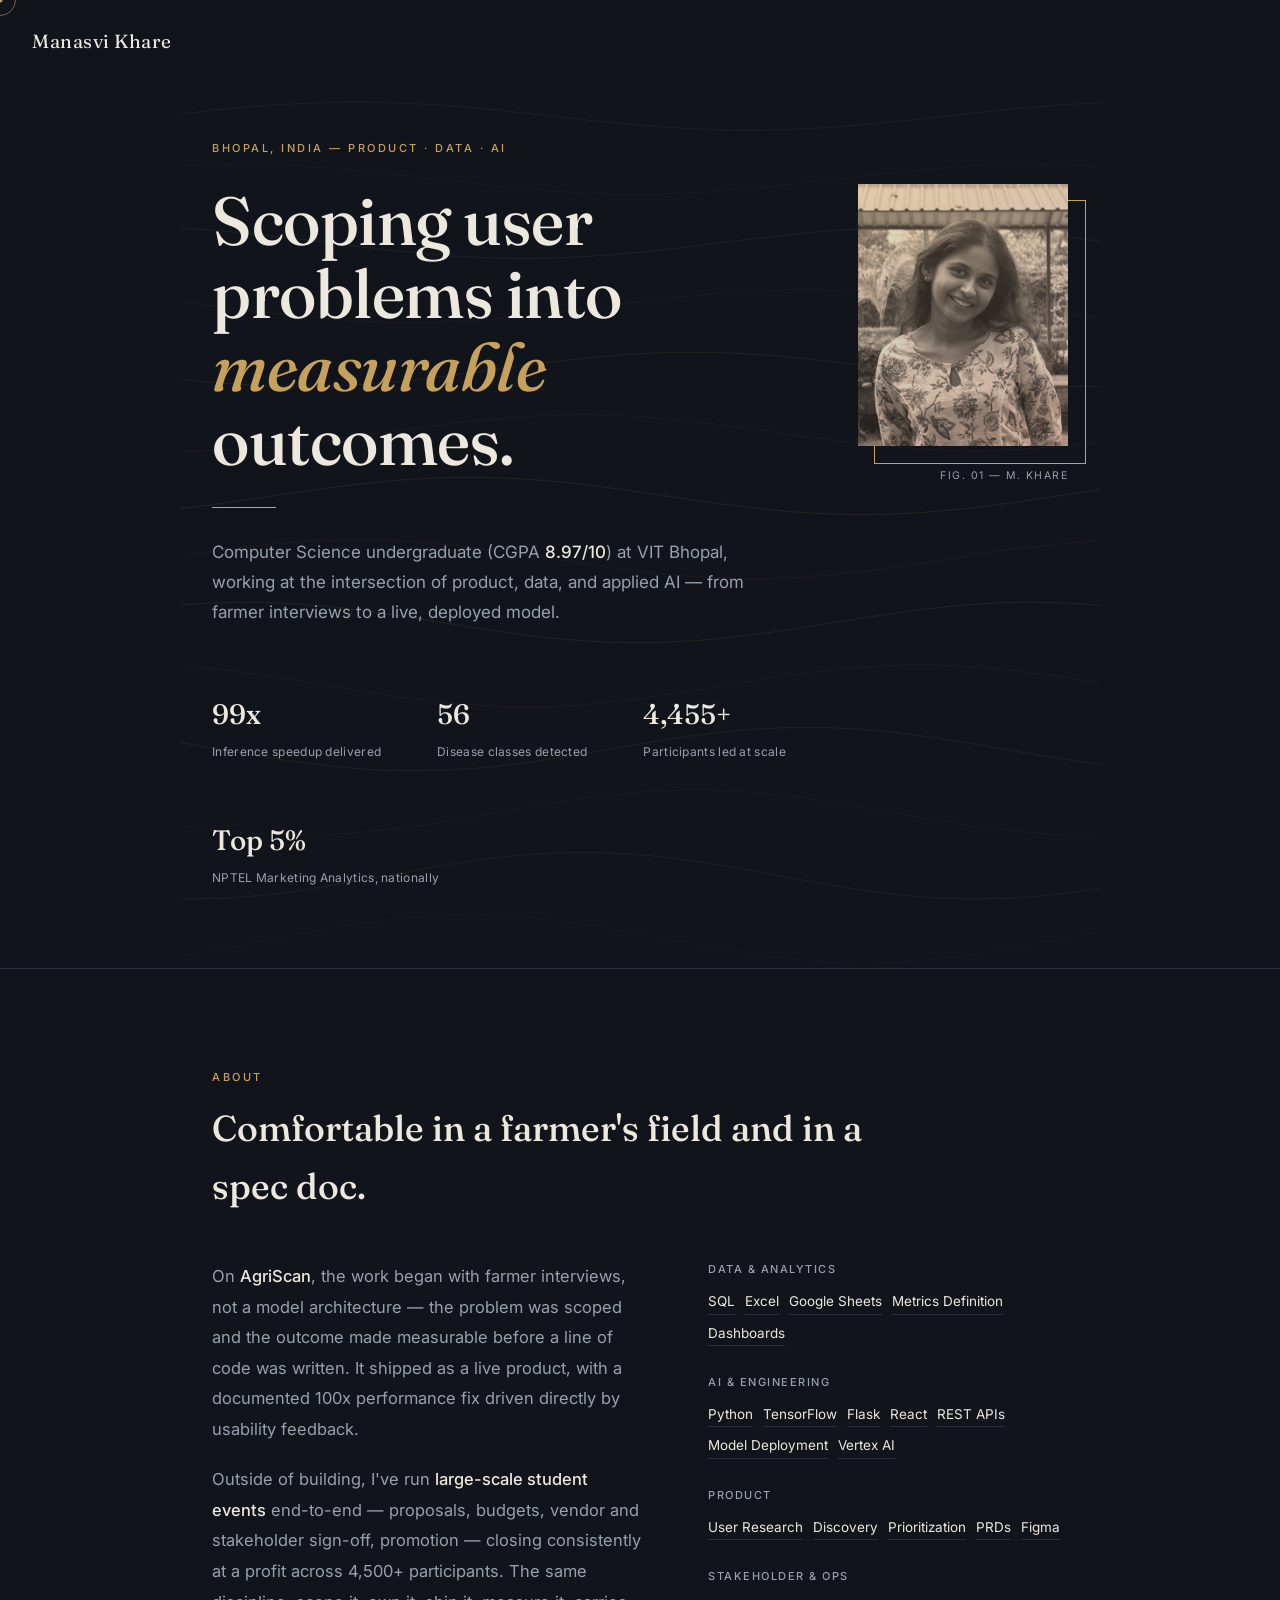
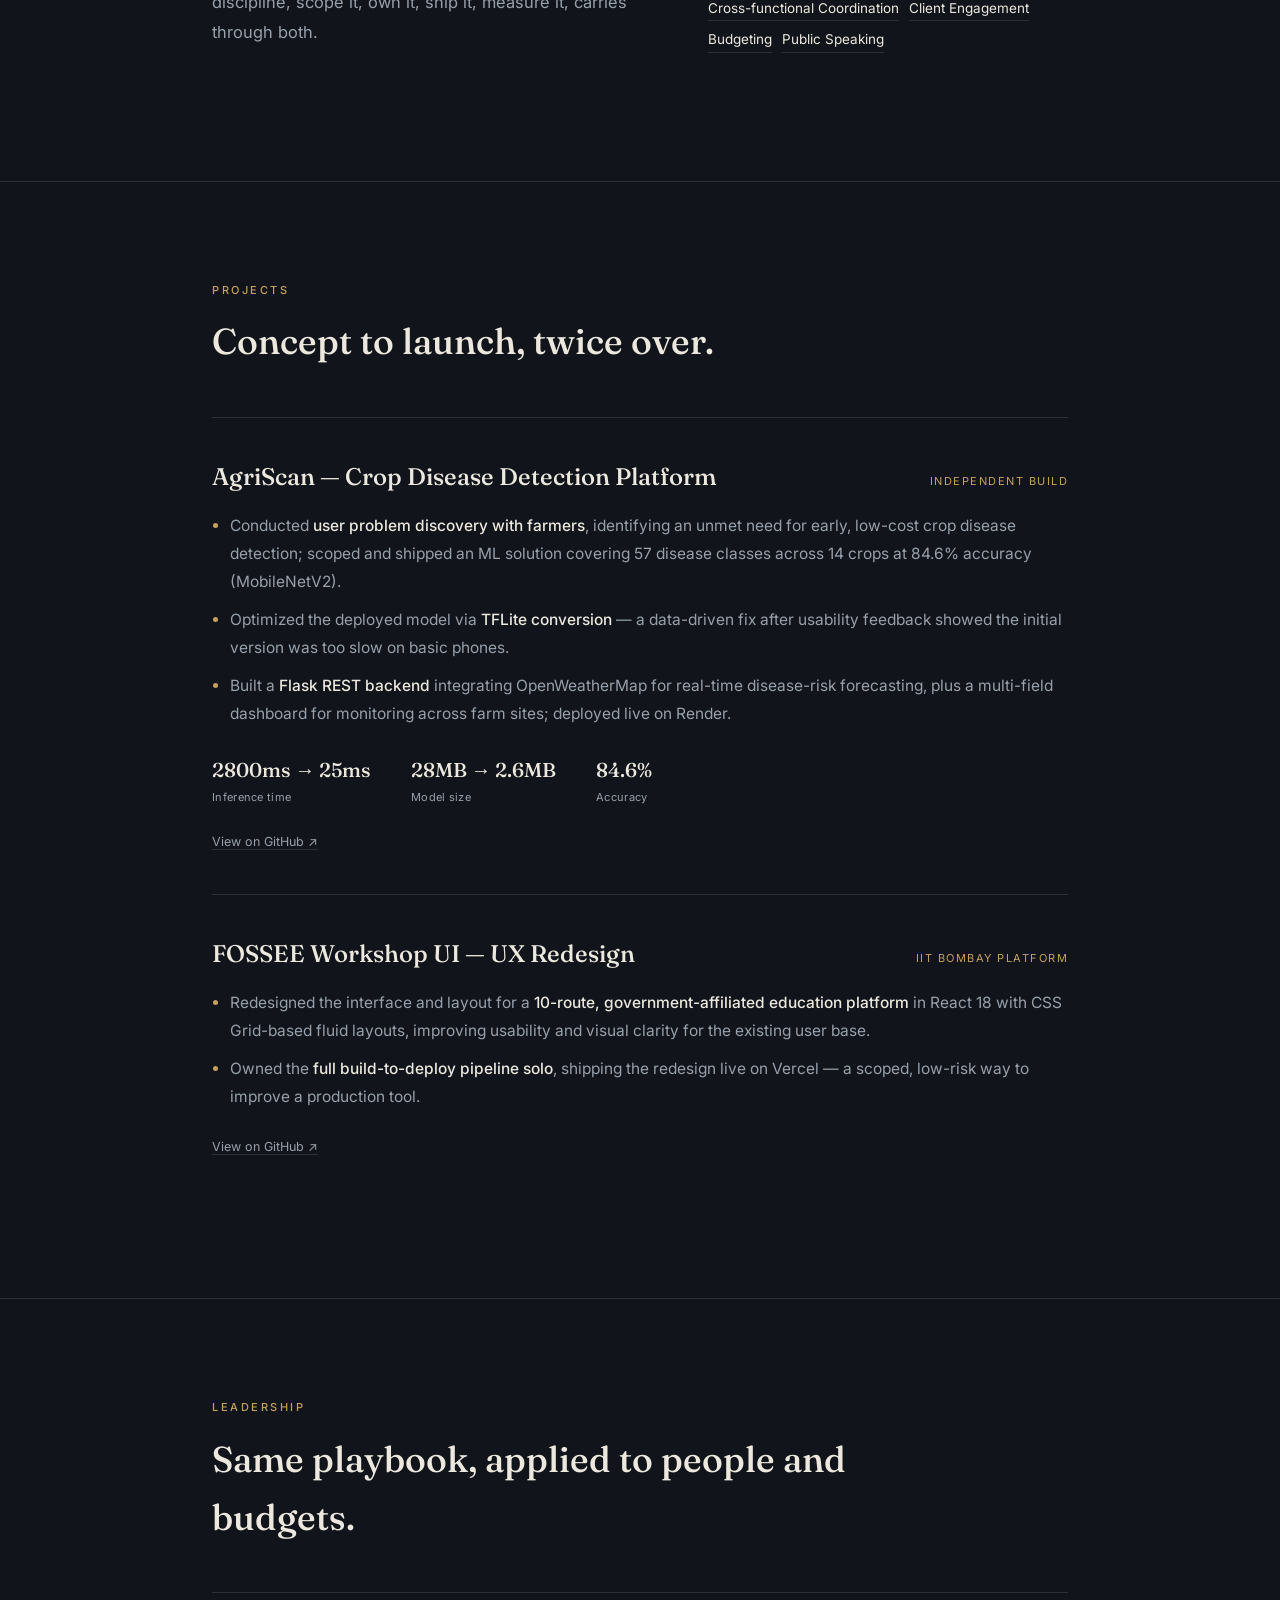
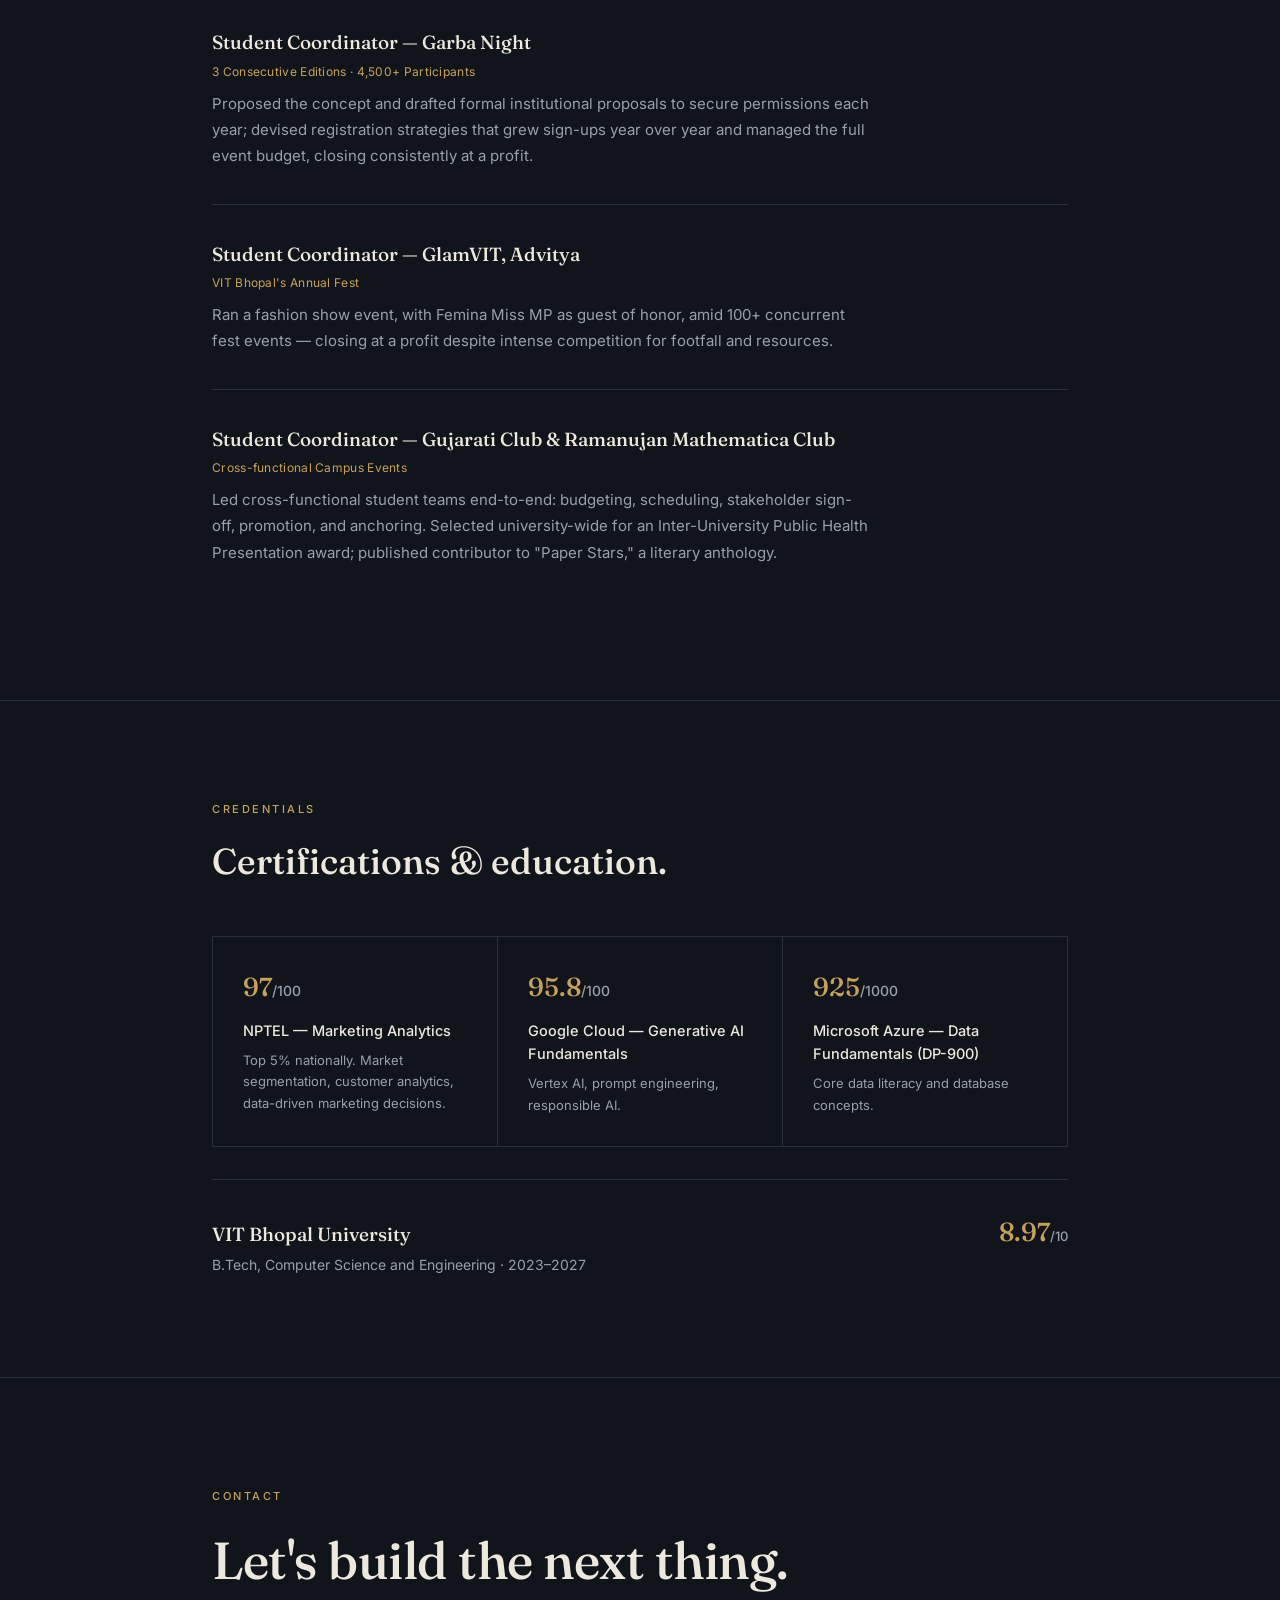
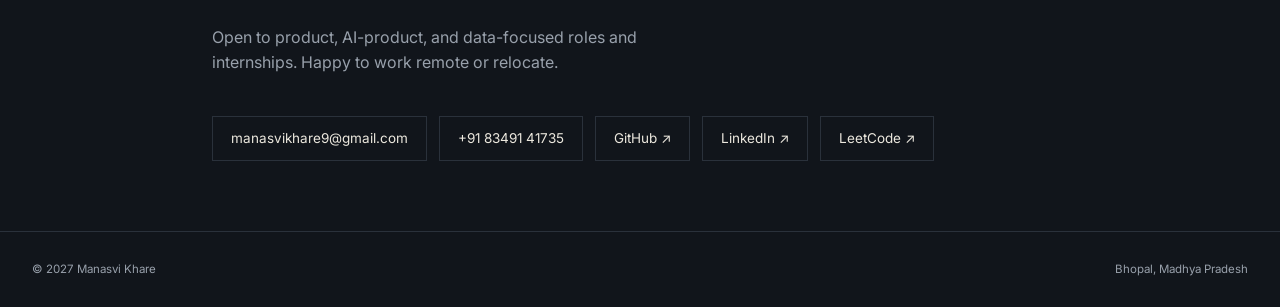
==== index.html @ 2089e8a2 "Add files via upload" ====
<!DOCTYPE html>
<html lang="en">
<head>
<meta charset="UTF-8">
<meta name="viewport" content="width=device-width, initial-scale=1.0">
<title>Manasvi Khare — Portfolio</title>
<style>
  @import url('https://fonts.googleapis.com/css2?family=Fraunces:opsz,wght@9..144,400;9..144,500;9..144,600&family=Fraunces:ital,opsz,wght@1,9..144,400&family=Inter:wght@400;500;600&display=swap');

  :root{
    --bg: #11151b;
    --bg-alt: #161b22;
    --line: #2a313b;
    --gold: #c6a15b;
    --wine: #8a4a44;
    --text: #ece8de;
    --muted: #98a0ab;
  }

  *{ box-sizing:border-box; margin:0; padding:0; }
  html{ scroll-behavior:smooth; }

  body{
    background:var(--bg);
    color:var(--text);
    font-family:'Inter', sans-serif;
    font-size:16px;
    line-height:1.6;
  }

  ::selection{ background:var(--gold); color:#11151b; }

  h1,h2,h3{ font-family:'Fraunces', serif; font-weight:500; }
  em{ font-style:italic; font-family:'Fraunces', serif; color:var(--gold); }

  a{ color:inherit; text-decoration:none; }

  .wrap{ max-width:920px; margin:0 auto; padding:0 32px; }

  .label{
    font-size:11px;
    text-transform:uppercase;
    letter-spacing:2.5px;
    color:var(--gold);
    font-weight:500;
  }

  /* ---------- NAV ---------- */
  nav{
    position:fixed;
    top:0; left:0; right:0;
    z-index:100;
    display:flex;
    justify-content:space-between;
    align-items:center;
    padding:26px 32px;
    background:linear-gradient(to bottom, rgba(17,21,27,0.92), rgba(17,21,27,0));
  }
  .logo{ font-family:'Fraunces', serif; font-size:19px; letter-spacing:0.5px; }
  .navlinks{ display:flex; gap:32px; font-size:12.5px; color:var(--muted); letter-spacing:0.5px; }
  .navlinks a{ transition:color .2s; }
  .navlinks a:hover{ color:var(--gold); }
  @media (max-width:640px){ .navlinks{ display:none; } }

  /* ---------- HERO ---------- */
  .hero{
    min-height:92vh;
    display:flex;
    flex-direction:column;
    justify-content:center;
    padding:140px 32px 80px;
    max-width:920px;
    margin:0 auto;
  }

  .hero .label{ margin-bottom:26px; }

  .hero-grid{
    display:grid;
    grid-template-columns:1fr auto;
    gap:56px;
    align-items:start;
  }
  @media (max-width:820px){
    .hero-grid{ grid-template-columns:1fr; }
    .photo-frame{ order:-1; margin-bottom:8px; }
  }

  .hero h1{
    font-size:clamp(38px, 6.4vw, 68px);
    line-height:1.08;
    font-weight:500;
    letter-spacing:-0.5px;
    max-width:780px;
  }

  /* ---------- PORTRAIT ---------- */
  .photo-frame{
    position:relative;
    width:210px;
    flex-shrink:0;
    justify-self:end;
  }
  .photo-visual{
    position:relative;
  }
  .photo-visual::before{
    content:'';
    position:absolute;
    top:16px; left:16px;
    width:100%; height:100%;
    border:1px solid var(--gold);
    z-index:0;
  }
  .photo-box{
    position:relative;
    z-index:1;
    width:100%;
    aspect-ratio:4/5;
    overflow:hidden;
    background:var(--bg-alt);
  }
  .photo-box img{
    width:100%; height:100%;
    object-fit:cover;
    display:block;
    filter:grayscale(1) sepia(0.35) hue-rotate(-12deg) saturate(1.4) contrast(1.05) brightness(0.92);
  }
  .photo-box::after{
    content:'';
    position:absolute; inset:0;
    background:linear-gradient(160deg, rgba(198,161,91,0.22), rgba(17,21,27,0.12) 55%, rgba(138,74,68,0.28));
    mix-blend-mode:multiply;
    pointer-events:none;
  }
  .photo-caption{
    margin-top:22px;
    font-size:10.5px;
    letter-spacing:1.5px;
    text-transform:uppercase;
    color:var(--muted);
    text-align:right;
  }

  .rule{
    width:64px;
    height:1px;
    background:var(--gold);
    margin:30px 0;
    transform-origin:left;
    animation:draw 1.1s ease .2s both;
  }
  @keyframes draw{ from{ transform:scaleX(0); } to{ transform:scaleX(1); } }

  .hero-sub{
    max-width:560px;
    font-size:17px;
    line-height:1.75;
    color:var(--muted);
  }
  .hero-sub b{ color:var(--text); font-weight:500; }

  .hero-stats{
    display:flex;
    gap:56px;
    margin-top:64px;
    flex-wrap:wrap;
  }
  .stat-num{ font-family:'Fraunces', serif; font-size:28px; font-weight:500; }
  .stat-label{ font-size:12px; color:var(--muted); margin-top:6px; letter-spacing:0.3px; }

  /* ---------- SECTIONS ---------- */
  .section{ padding:100px 0; border-top:1px solid var(--line); }
  .sec-title{
    font-size:clamp(26px, 3.4vw, 36px);
    font-weight:500;
    margin:14px 0 46px;
    max-width:680px;
  }

  /* ---------- ABOUT ---------- */
  .about-grid{ display:grid; grid-template-columns:1.2fr 1fr; gap:64px; }
  @media (max-width:800px){ .about-grid{ grid-template-columns:1fr; } }
  .about-text{ font-size:16.5px; line-height:1.85; color:var(--muted); }
  .about-text p + p{ margin-top:20px; }
  .about-text b{ color:var(--text); font-weight:500; }

  .skill-block{ margin-bottom:28px; }
  .skill-block h4{
    font-size:11px; text-transform:uppercase; letter-spacing:1.5px;
    color:var(--muted); font-weight:500; margin-bottom:12px;
  }
  .skill-tags{ display:flex; flex-wrap:wrap; gap:8px 10px; }
  .skill-tags span{
    font-size:13.5px;
    color:var(--text);
    padding-bottom:1px;
    border-bottom:1px solid var(--line);
  }

  /* ---------- PROJECTS ---------- */
  .project{
    padding:40px 0;
    border-top:1px solid var(--line);
  }
  .project:first-of-type{ border-top:none; padding-top:0; }
  .project-head{
    display:flex;
    justify-content:space-between;
    align-items:baseline;
    gap:20px;
    flex-wrap:wrap;
    margin-bottom:16px;
  }
  .project-title{ font-size:24px; font-weight:500; font-family:'Fraunces', serif; }
  .project-tag{ font-size:11px; text-transform:uppercase; letter-spacing:1.5px; color:var(--gold); }
  .project p, .project li{ color:var(--muted); font-size:15.5px; line-height:1.8; }
  .project ul{ margin-top:14px; padding-left:18px; }
  .project li{ margin-bottom:10px; }
  .project li::marker{ color:var(--gold); }
  .project li b{ color:var(--text); font-weight:500; }
  .project-metrics{
    display:flex;
    gap:40px;
    margin-top:26px;
    flex-wrap:wrap;
  }
  .metric-num{ font-family:'Fraunces', serif; font-size:20px; font-weight:500; }
  .metric-label{ font-size:11px; color:var(--muted); letter-spacing:0.3px; margin-top:3px; }
  .project-link{ font-size:12.5px; color:var(--muted); border-bottom:1px solid var(--line); }
  .project-link:hover{ color:var(--gold); border-color:var(--gold); }

  /* ---------- LEADERSHIP ---------- */
  .tl-item{ padding:34px 0; border-top:1px solid var(--line); }
  .tl-item:first-child{ border-top:none; padding-top:0; }
  .tl-item h4{ font-size:19px; font-weight:500; margin-bottom:4px; font-family:'Fraunces', serif; }
  .tl-item .tl-meta{ font-size:12px; color:var(--gold); letter-spacing:0.3px; margin-bottom:10px; }
  .tl-item p{ color:var(--muted); font-size:15px; line-height:1.75; max-width:660px; }

  /* ---------- CERTS + EDU ---------- */
  .cert-grid{ display:grid; grid-template-columns:repeat(3, 1fr); gap:1px; background:var(--line); border:1px solid var(--line); }
  @media (max-width:800px){ .cert-grid{ grid-template-columns:1fr; } }
  .cert-card{ background:var(--bg); padding:30px; }
  .cert-score{ font-family:'Fraunces', serif; font-size:26px; font-weight:500; color:var(--gold); }
  .cert-score span{ font-size:14px; color:var(--muted); font-family:'Inter',sans-serif; }
  .cert-name{ font-weight:500; margin-top:10px; margin-bottom:8px; font-size:14.5px; }
  .cert-desc{ color:var(--muted); font-size:13px; line-height:1.65; }

  .edu-card{
    border-top:1px solid var(--line);
    padding-top:32px;
    margin-top:32px;
    display:flex;
    justify-content:space-between;
    align-items:baseline;
    flex-wrap:wrap;
    gap:16px;
  }
  .edu-card h4{ font-size:19px; font-weight:500; font-family:'Fraunces', serif; }
  .edu-card p{ color:var(--muted); font-size:14px; margin-top:5px; }
  .edu-cgpa{ font-family:'Fraunces', serif; font-size:26px; font-weight:500; color:var(--gold); }

  /* ---------- CONTACT ---------- */
  .contact{ padding:110px 0 70px; }
  .contact h2{
    font-size:clamp(32px, 5.6vw, 52px);
    font-weight:500;
    letter-spacing:-0.5px;
    max-width:600px;
  }
  .contact-sub{ color:var(--muted); font-size:16px; max-width:480px; margin-top:22px; }
  .contact-links{ display:flex; gap:12px; flex-wrap:wrap; margin-top:40px; }
  .contact-links a{
    font-size:13.5px;
    border:1px solid var(--line);
    padding:11px 18px;
    transition:border-color .2s, color .2s;
  }
  .contact-links a:hover{ border-color:var(--gold); color:var(--gold); }

  footer{
    padding:28px 32px;
    display:flex;
    justify-content:space-between;
    font-size:11.5px;
    color:var(--muted);
    border-top:1px solid var(--line);
    flex-wrap:wrap;
    gap:8px;
  }

  .reveal{ opacity:0; transform:translateY(16px); transition:opacity .8s ease, transform .8s ease; }
  .reveal.show{ opacity:1; transform:translateY(0); }

  /* ---------- SCROLL PROGRESS ---------- */
  .scroll-progress{
    position:fixed; top:0; left:0; height:2px; width:0%;
    background:linear-gradient(90deg, var(--wine), var(--gold));
    z-index:200;
    transition:width .08s linear;
  }

  /* ---------- HERO FIELD CANVAS ---------- */
  .hero{ position:relative; overflow:hidden; }
  #field-canvas{
    position:absolute;
    inset:0;
    width:100%; height:100%;
    z-index:0;
    opacity:0.55;
    pointer-events:none;
  }
  .hero > *{ position:relative; z-index:1; }

  /* ---------- CUSTOM CURSOR ---------- */
  .cursor-dot, .cursor-ring{
    position:fixed;
    top:0; left:0;
    border-radius:50%;
    pointer-events:none;
    z-index:300;
    transform:translate(-50%,-50%);
  }
  .cursor-dot{
    width:5px; height:5px;
    background:var(--gold);
  }
  .cursor-ring{
    width:32px; height:32px;
    border:1px solid var(--gold);
    opacity:0.55;
    transition:width .25s ease, height .25s ease, opacity .25s ease, border-color .25s ease;
  }
  .cursor-ring.hover{
    width:52px; height:52px;
    opacity:0.9;
    border-color:var(--wine);
  }
  @media (hover:none), (max-width:800px){
    .cursor-dot, .cursor-ring{ display:none; }
  }

  /* ---------- SCRAMBLE TEXT ---------- */
  .scramble-char{
    color:var(--gold);
    transition:color .25s ease;
  }
  .scramble-char.settled{ color:inherit; }

  /* ---------- MAGNETIC CONTACT BUTTONS ---------- */
  .contact-links a{ transition:transform .2s ease, border-color .2s ease, color .2s ease; display:inline-block; }

  @media (prefers-reduced-motion: reduce){ *{ animation:none !important; transition:none !important; } }
</style>
</head>
<body>

<div class="scroll-progress" id="scrollProgress"></div>
<div class="cursor-dot" id="cursorDot"></div>
<div class="cursor-ring" id="cursorRing"></div>

<nav>
  <div class="logo">Manasvi Khare</div>
</nav>

<section class="hero">
  <canvas id="field-canvas"></canvas>
  <div class="label">Bhopal, India — Product · Data · AI</div>
  <div class="hero-grid">
    <div>
      <h1>Scoping user problems into <em>measurable</em> outcomes.</h1>
      <div class="rule"></div>
      <p class="hero-sub">Computer Science undergraduate (CGPA <b>8.97/10</b>) at VIT Bhopal, working at the intersection of product, data, and applied AI — from farmer interviews to a live, deployed model.</p>
      <div class="hero-stats">
        <div><div class="stat-num">100x</div><div class="stat-label">Inference speedup delivered</div></div>
        <div><div class="stat-num">57</div><div class="stat-label">Disease classes detected</div></div>
        <div><div class="stat-num">4,500+</div><div class="stat-label">Participants led at scale</div></div>
        <div><div class="stat-num">Top 5%</div><div class="stat-label">NPTEL Marketing Analytics, nationally</div></div>
      </div>
    </div>
    <div class="photo-frame">
      <div class="photo-visual">
        <div class="photo-box"><img src="[data-uri]" alt="Manasvi Khare"></div>
      </div>
      <div class="photo-caption">Fig. 01 — M. Khare</div>
    </div>
  </div>
</section>

<section class="section reveal" id="about">
  <div class="wrap">
    <div class="label">About</div>
    <h2 class="sec-title">Comfortable in a farmer's field and in a spec doc.</h2>
    <div class="about-grid">
      <div class="about-text">
        <p>On <b>AgriScan</b>, the work began with farmer interviews, not a model architecture — the problem was scoped and the outcome made measurable before a line of code was written. It shipped as a live product, with a documented 100x performance fix driven directly by usability feedback.</p>
        <p>Outside of building, I've run <b>large-scale student events</b> end-to-end — proposals, budgets, vendor and stakeholder sign-off, promotion — closing consistently at a profit across 4,500+ participants. The same discipline, scope it, own it, ship it, measure it, carries through both.</p>
      </div>
      <div>
        <div class="skill-block">
          <h4>Data & Analytics</h4>
          <div class="skill-tags"><span>SQL</span><span>Excel</span><span>Google Sheets</span><span>Metrics Definition</span><span>Dashboards</span></div>
        </div>
        <div class="skill-block">
          <h4>AI & Engineering</h4>
          <div class="skill-tags"><span>Python</span><span>TensorFlow</span><span>Flask</span><span>React</span><span>REST APIs</span><span>Model Deployment</span><span>Vertex AI</span></div>
        </div>
        <div class="skill-block">
          <h4>Product</h4>
          <div class="skill-tags"><span>User Research</span><span>Discovery</span><span>Prioritization</span><span>PRDs</span><span>Figma</span></div>
        </div>
        <div class="skill-block">
          <h4>Stakeholder & Ops</h4>
          <div class="skill-tags"><span>Cross-functional Coordination</span><span>Client Engagement</span><span>Budgeting</span><span>Public Speaking</span></div>
        </div>
      </div>
    </div>
  </div>
</section>

<section class="section reveal" id="projects">
  <div class="wrap">
    <div class="label">Projects</div>
    <h2 class="sec-title">Concept to launch, twice over.</h2>

    <div class="project">
      <div class="project-head">
        <div class="project-title">AgriScan — Crop Disease Detection Platform</div>
        <div class="project-tag">Independent Build</div>
      </div>
      <ul>
        <li>Conducted <b>user problem discovery with farmers</b>, identifying an unmet need for early, low-cost crop disease detection; scoped and shipped an ML solution covering 57 disease classes across 14 crops at 84.6% accuracy (MobileNetV2).</li>
        <li>Optimized the deployed model via <b>TFLite conversion</b> — a data-driven fix after usability feedback showed the initial version was too slow on basic phones.</li>
        <li>Built a <b>Flask REST backend</b> integrating OpenWeatherMap for real-time disease-risk forecasting, plus a multi-field dashboard for monitoring across farm sites; deployed live on Render.</li>
      </ul>
      <div class="project-metrics">
        <div><div class="metric-num">2800ms → 25ms</div><div class="metric-label">Inference time</div></div>
        <div><div class="metric-num">28MB → 2.6MB</div><div class="metric-label">Model size</div></div>
        <div><div class="metric-num">84.6%</div><div class="metric-label">Accuracy</div></div>
      </div>
      <div style="margin-top:22px;"><a class="project-link" href="https://github.com/manasvikhare19/AgriScan" target="_blank">View on GitHub ↗</a></div>
    </div>

    <div class="project">
      <div class="project-head">
        <div class="project-title">FOSSEE Workshop UI — UX Redesign</div>
        <div class="project-tag">IIT Bombay Platform</div>
      </div>
      <ul>
        <li>Redesigned the interface and layout for a <b>10-route, government-affiliated education platform</b> in React 18 with CSS Grid-based fluid layouts, improving usability and visual clarity for the existing user base.</li>
        <li>Owned the <b>full build-to-deploy pipeline solo</b>, shipping the redesign live on Vercel — a scoped, low-risk way to improve a production tool.</li>
      </ul>
      <div style="margin-top:22px;"><a class="project-link" href="https://github.com/manasvikhare19/fossee-workshop-ui" target="_blank">View on GitHub ↗</a></div>
    </div>
  </div>
</section>

<section class="section reveal" id="leadership">
  <div class="wrap">
    <div class="label">Leadership</div>
    <h2 class="sec-title">Same playbook, applied to people and budgets.</h2>

    <div class="tl-item">
      <h4>Student Coordinator — Garba Night</h4>
      <div class="tl-meta">3 Consecutive Editions · 4,500+ Participants</div>
      <p>Proposed the concept and drafted formal institutional proposals to secure permissions each year; devised registration strategies that grew sign-ups year over year and managed the full event budget, closing consistently at a profit.</p>
    </div>
    <div class="tl-item">
      <h4>Student Coordinator — GlamVIT, Advitya</h4>
      <div class="tl-meta">VIT Bhopal's Annual Fest</div>
      <p>Ran a fashion show event, with Femina Miss MP as guest of honor, amid 100+ concurrent fest events — closing at a profit despite intense competition for footfall and resources.</p>
    </div>
    <div class="tl-item">
      <h4>Student Coordinator — Gujarati Club & Ramanujan Mathematica Club</h4>
      <div class="tl-meta">Cross-functional Campus Events</div>
      <p>Led cross-functional student teams end-to-end: budgeting, scheduling, stakeholder sign-off, promotion, and anchoring. Selected university-wide for an Inter-University Public Health Presentation award; published contributor to "Paper Stars," a literary anthology.</p>
    </div>
  </div>
</section>

<section class="section reveal" id="certs">
  <div class="wrap">
    <div class="label">Credentials</div>
    <h2 class="sec-title">Certifications & education.</h2>
    <div class="cert-grid">
      <div class="cert-card">
        <div class="cert-score">97<span>/100</span></div>
        <div class="cert-name">NPTEL — Marketing Analytics</div>
        <div class="cert-desc">Top 5% nationally. Market segmentation, customer analytics, data-driven marketing decisions.</div>
      </div>
      <div class="cert-card">
        <div class="cert-score">95.8<span>/100</span></div>
        <div class="cert-name">Google Cloud — Generative AI Fundamentals</div>
        <div class="cert-desc">Vertex AI, prompt engineering, responsible AI.</div>
      </div>
      <div class="cert-card">
        <div class="cert-score">925<span>/1000</span></div>
        <div class="cert-name">Microsoft Azure — Data Fundamentals (DP-900)</div>
        <div class="cert-desc">Core data literacy and database concepts.</div>
      </div>
    </div>

    <div class="edu-card">
      <div>
        <h4>VIT Bhopal University</h4>
        <p>B.Tech, Computer Science and Engineering · 2023–2027</p>
      </div>
      <div class="edu-cgpa">8.97<span style="font-size:13px;color:var(--muted);font-family:'Inter',sans-serif;">/10</span></div>
    </div>
  </div>
</section>

<section class="section contact" id="contact">
  <div class="wrap">
    <div class="label">Contact</div>
    <h2 style="margin-top:14px;">Let's build the next thing.</h2>
    <p class="contact-sub">Open to product, AI-product, and data-focused roles and internships. Happy to work remote or relocate.</p>
    <div class="contact-links">
      <a href="https://mail.google.com/mail/?view=cm&fs=1&to=manasvikhare9@gmail.com" target="_blank">manasvikhare9@gmail.com</a>
      <a href="tel:+918349141735">+91 83491 41735</a>
      <a href="https://github.com/manasvikhare19" target="_blank">GitHub ↗</a>
      <a href="https://www.linkedin.com/in/manasvi-khare/" target="_blank">LinkedIn ↗</a>
      <a href="https://leetcode.com/u/manasviKhare/" target="_blank">LeetCode ↗</a>
      
    </div>
  </div>
</section>

<footer>
  <div>© 2027 Manasvi Khare</div>
  <div>Bhopal, Madhya Pradesh</div>
</footer>

<script>
  const observer = new IntersectionObserver((entries) => {
    entries.forEach(e => { if(e.isIntersecting) e.target.classList.add('show'); });
  }, { threshold: 0.12 });
  document.querySelectorAll('.reveal').forEach(el => observer.observe(el));

  /* ---------- SCROLL PROGRESS ---------- */
  const progressBar = document.getElementById('scrollProgress');
  window.addEventListener('scroll', () => {
    const h = document.documentElement;
    const scrolled = (h.scrollTop) / (h.scrollHeight - h.clientHeight) * 100;
    progressBar.style.width = scrolled + '%';
  });

  /* ---------- CUSTOM CURSOR ---------- */
  const dot = document.getElementById('cursorDot');
  const ring = document.getElementById('cursorRing');
  const hasFinePointer = window.matchMedia('(hover: hover) and (pointer: fine)').matches;

  if (hasFinePointer) {
    let mouseX = 0, mouseY = 0, ringX = 0, ringY = 0;
    window.addEventListener('mousemove', (e) => {
      mouseX = e.clientX; mouseY = e.clientY;
      dot.style.left = mouseX + 'px';
      dot.style.top = mouseY + 'px';
    });
    function animateRing(){
      ringX += (mouseX - ringX) * 0.18;
      ringY += (mouseY - ringY) * 0.18;
      ring.style.left = ringX + 'px';
      ring.style.top = ringY + 'px';
      requestAnimationFrame(animateRing);
    }
    animateRing();

    document.querySelectorAll('a, button, .cert-card, .project').forEach(el => {
      el.addEventListener('mouseenter', () => ring.classList.add('hover'));
      el.addEventListener('mouseleave', () => ring.classList.remove('hover'));
    });
  }

  /* ---------- HEADLINE SCRAMBLE REVEAL ---------- */
  function scrambleReveal(el, onDone){
    const chars = 'ABCDEFGHIJKLMNOPQRSTUVWXYZ0123456789!@#$%&*';
    function wrap(node){
      if (node.nodeType === 3){
        const frag = document.createDocumentFragment();
        [...node.textContent].forEach(ch => {
          if (ch === ' '){ frag.appendChild(document.createTextNode(' ')); return; }
          const span = document.createElement('span');
          span.className = 'scramble-char';
          span.dataset.final = ch;
          span.textContent = ch;
          frag.appendChild(span);
        });
        node.replaceWith(frag);
      } else if (node.nodeType === 1){
        [...node.childNodes].forEach(wrap);
      }
    }
    [...el.childNodes].forEach(wrap);

    const spans = el.querySelectorAll('.scramble-char');
    let remaining = spans.length;
    spans.forEach((span, i) => {
      const finalChar = span.dataset.final;
      const delay = i * 16;
      setTimeout(() => {
        let iterations = 0;
        const maxIterations = 6;
        const interval = setInterval(() => {
          span.textContent = chars[Math.floor(Math.random() * chars.length)];
          iterations++;
          if (iterations >= maxIterations){
            clearInterval(interval);
            span.textContent = finalChar;
            span.classList.add('settled');
            remaining--;
            if (remaining === 0 && onDone) onDone();
          }
        }, 32);
      }, delay);
    });
  }

  /* ---------- STAT COUNT-UP ---------- */
  function countUpStat(el){
    const text = el.textContent.trim();
    const match = text.match(/^([\d,]+)(.*)$/);
    el.style.opacity = 0;
    el.style.transition = 'opacity .5s ease';
    requestAnimationFrame(() => { el.style.opacity = 1; });
    if (!match){ return; }
    const rawNum = match[1];
    const suffix = match[2];
    const hasComma = rawNum.includes(',');
    const target = parseInt(rawNum.replace(/,/g, ''), 10);
    const duration = 1200;
    const start = performance.now();
    function frame(now){
      const p = Math.min((now - start) / duration, 1);
      const eased = 1 - Math.pow(1 - p, 3);
      const val = Math.floor(eased * target);
      el.textContent = (hasComma ? val.toLocaleString('en-US') : val) + suffix;
      if (p < 1) requestAnimationFrame(frame);
      else el.textContent = text;
    }
    requestAnimationFrame(frame);
  }

  const reduceMotionPref = window.matchMedia('(prefers-reduced-motion: reduce)').matches;
  const heroH1 = document.querySelector('.hero h1');
  const statNums = document.querySelectorAll('.stat-num');

  if (reduceMotionPref){
    statNums.forEach(el => {}); // leave as-is
  } else if (heroH1){
    scrambleReveal(heroH1, () => {
      statNums.forEach((el, i) => setTimeout(() => countUpStat(el), i * 90));
    });
  }

  /* ---------- MAGNETIC CONTACT BUTTONS ---------- */
  if (!reduceMotionPref){
    document.querySelectorAll('.contact-links a').forEach(btn => {
      btn.addEventListener('mousemove', (e) => {
        const rect = btn.getBoundingClientRect();
        const x = e.clientX - rect.left - rect.width / 2;
        const y = e.clientY - rect.top - rect.height / 2;
        btn.style.transform = `translate(${x * 0.25}px, ${y * 0.25}px)`;
      });
      btn.addEventListener('mouseleave', () => { btn.style.transform = 'translate(0,0)'; });
    });
  }

  /* ---------- GENERATIVE FIELD CANVAS ---------- */
  (function(){
    const canvas = document.getElementById('field-canvas');
    const ctx = canvas.getContext('2d');
    const heroEl = document.querySelector('.hero');
    let w, h, dpr;
    let targetParX = 0, targetParY = 0, parX = 0, parY = 0;

    function resize(){
      dpr = Math.min(window.devicePixelRatio || 1, 2);
      w = heroEl.offsetWidth;
      h = heroEl.offsetHeight;
      canvas.width = w * dpr;
      canvas.height = h * dpr;
      ctx.setTransform(dpr, 0, 0, dpr, 0, 0);
    }
    resize();
    window.addEventListener('resize', resize);

    const reduceMotion = window.matchMedia('(prefers-reduced-motion: reduce)').matches;

    heroEl.addEventListener('mousemove', (e) => {
      const rect = heroEl.getBoundingClientRect();
      targetParX = ((e.clientX - rect.left) / rect.width - 0.5) * 18;
      targetParY = ((e.clientY - rect.top) / rect.height - 0.5) * 10;
    });

    const rowCount = 14;
    const colors = ['#c6a15b', '#8a4a44'];

    function draw(t){
      ctx.clearRect(0, 0, w, h);
      parX += (targetParX - parX) * 0.04;
      parY += (targetParY - parY) * 0.04;

      for (let i = 0; i < rowCount; i++){
        const rowFrac = i / (rowCount - 1);
        const baseY = h * 0.12 + rowFrac * h * 0.85;
        const amp = 14 + rowFrac * 10;
        const speed = 0.00025 + rowFrac * 0.00012;
        const phase = i * 0.6;
        const color = colors[i % 2];
        const opacity = 0.10 + (1 - Math.abs(rowFrac - 0.5) * 1.4) * 0.10;

        ctx.beginPath();
        ctx.strokeStyle = color;
        ctx.globalAlpha = Math.max(opacity, 0.04);
        ctx.lineWidth = 1;

        const step = 12;
        for (let x = -20; x <= w + 20; x += step){
          const wave = Math.sin(x * 0.008 + t * speed * 1000 + phase) * amp;
          const px = x + parX * (rowFrac - 0.5) * 1.4;
          const py = baseY + wave + parY * (rowFrac - 0.5) * 1.4;
          if (x === -20) ctx.moveTo(px, py); else ctx.lineTo(px, py);
        }
        ctx.stroke();
      }
      ctx.globalAlpha = 1;

      if (!reduceMotion) requestAnimationFrame(draw);
    }
    requestAnimationFrame(draw);
  })();
</script>

</body>
</html>
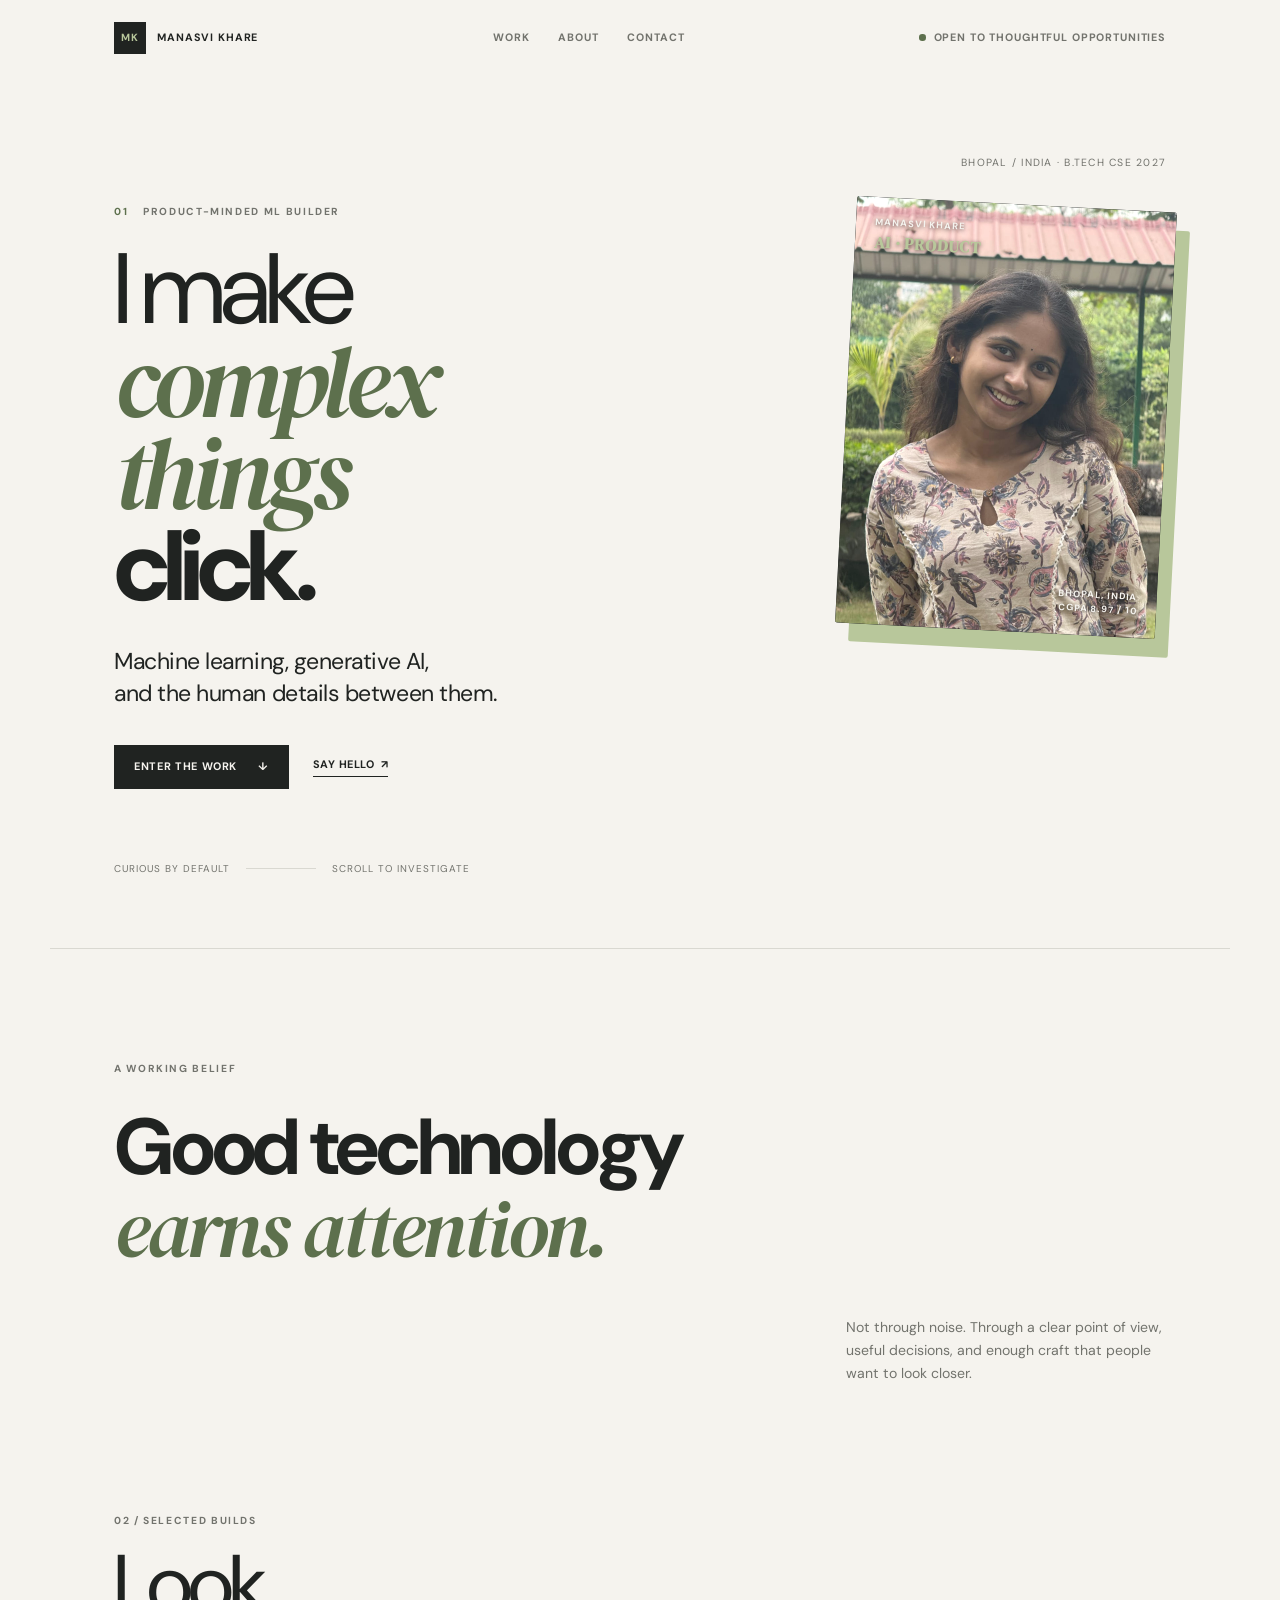
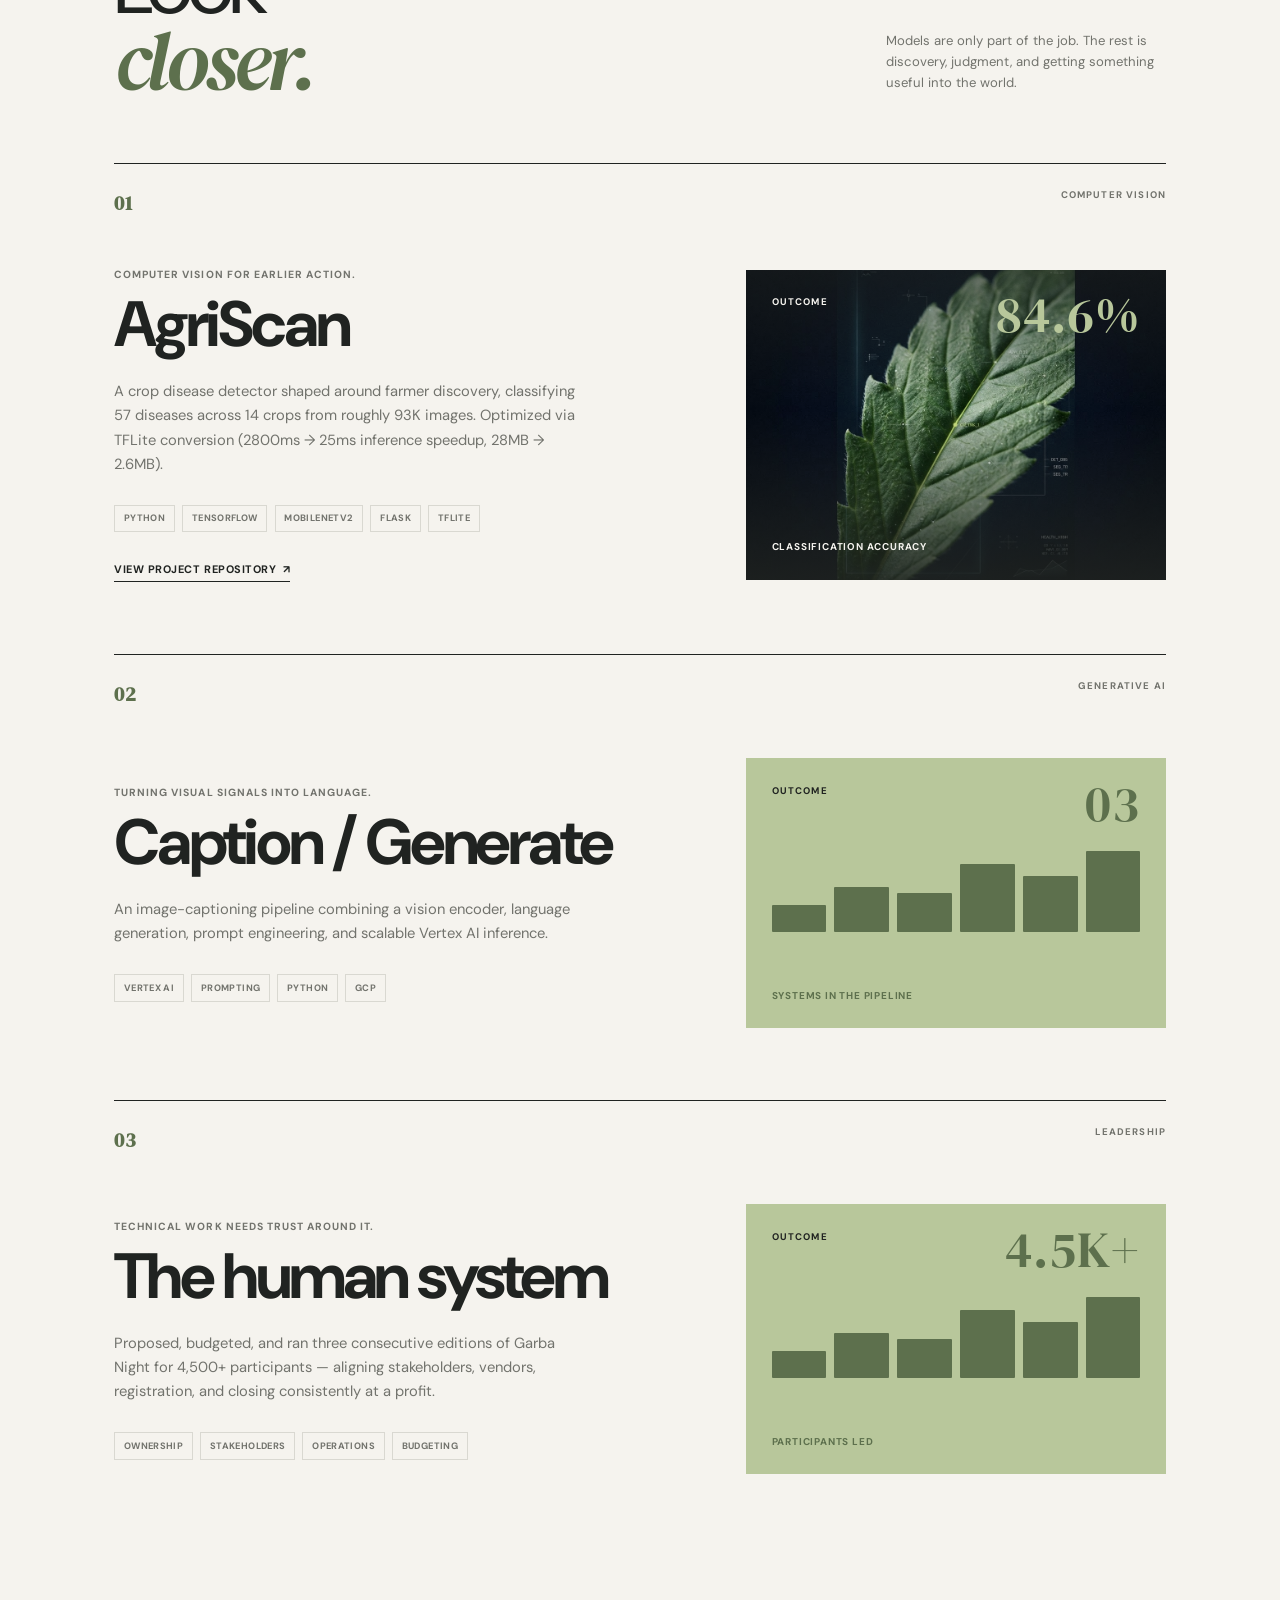
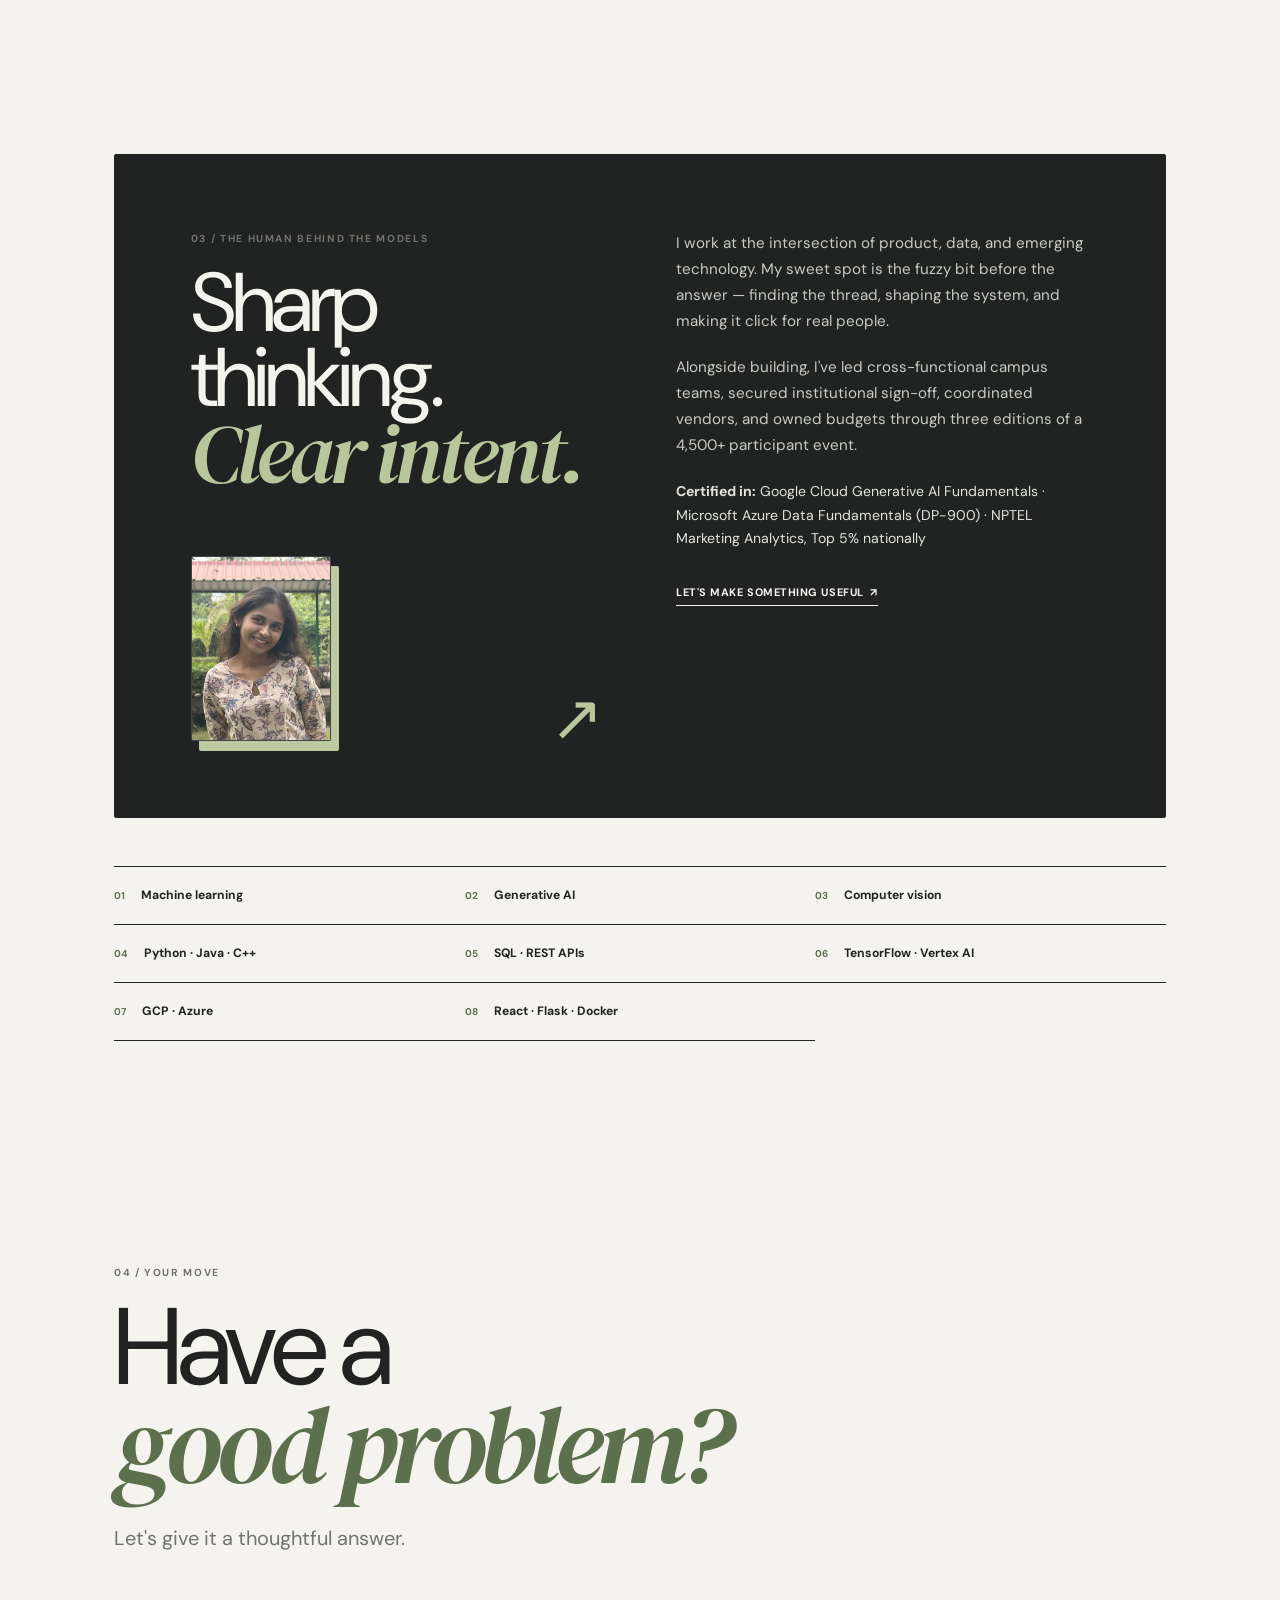
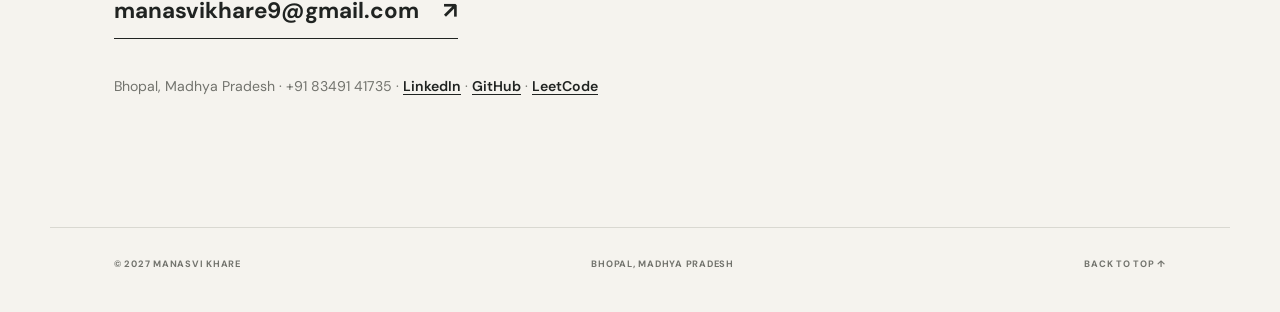
==== commit 1ac007c4: "Deploy as pure static site: zero-backend HTML/CSS/JS for instant Vercel & Pages compatibility" ====
--- a/index.html
+++ b/index.html
@@ -1,736 +1,1089 @@
 <!DOCTYPE html>
 <html lang="en">
 <head>
-<meta charset="UTF-8">
-<meta name="viewport" content="width=device-width, initial-scale=1.0">
-<title>Manasvi Khare — Portfolio</title>
-<style>
-  @import url('https://fonts.googleapis.com/css2?family=Fraunces:opsz,wght@9..144,400;9..144,500;9..144,600&family=Fraunces:ital,opsz,wght@1,9..144,400&family=Inter:wght@400;500;600&display=swap');
-
-  :root{
-    --bg: #11151b;
-    --bg-alt: #161b22;
-    --line: #2a313b;
-    --gold: #c6a15b;
-    --wine: #8a4a44;
-    --text: #ece8de;
-    --muted: #98a0ab;
-  }
-
-  *{ box-sizing:border-box; margin:0; padding:0; }
-  html{ scroll-behavior:smooth; }
-
-  body{
-    background:var(--bg);
-    color:var(--text);
-    font-family:'Inter', sans-serif;
-    font-size:16px;
-    line-height:1.6;
-  }
-
-  ::selection{ background:var(--gold); color:#11151b; }
-
-  h1,h2,h3{ font-family:'Fraunces', serif; font-weight:500; }
-  em{ font-style:italic; font-family:'Fraunces', serif; color:var(--gold); }
-
-  a{ color:inherit; text-decoration:none; }
-
-  .wrap{ max-width:920px; margin:0 auto; padding:0 32px; }
-
-  .label{
-    font-size:11px;
-    text-transform:uppercase;
-    letter-spacing:2.5px;
-    color:var(--gold);
-    font-weight:500;
-  }
-
-  /* ---------- NAV ---------- */
-  nav{
-    position:fixed;
-    top:0; left:0; right:0;
-    z-index:100;
-    display:flex;
-    justify-content:space-between;
-    align-items:center;
-    padding:26px 32px;
-    background:linear-gradient(to bottom, rgba(17,21,27,0.92), rgba(17,21,27,0));
-  }
-  .logo{ font-family:'Fraunces', serif; font-size:19px; letter-spacing:0.5px; }
-  .navlinks{ display:flex; gap:32px; font-size:12.5px; color:var(--muted); letter-spacing:0.5px; }
-  .navlinks a{ transition:color .2s; }
-  .navlinks a:hover{ color:var(--gold); }
-  @media (max-width:640px){ .navlinks{ display:none; } }
-
-  /* ---------- HERO ---------- */
-  .hero{
-    min-height:92vh;
-    display:flex;
-    flex-direction:column;
-    justify-content:center;
-    padding:140px 32px 80px;
-    max-width:920px;
-    margin:0 auto;
-  }
-
-  .hero .label{ margin-bottom:26px; }
-
-  .hero-grid{
-    display:grid;
-    grid-template-columns:1fr auto;
-    gap:56px;
-    align-items:start;
-  }
-  @media (max-width:820px){
-    .hero-grid{ grid-template-columns:1fr; }
-    .photo-frame{ order:-1; margin-bottom:8px; }
-  }
-
-  .hero h1{
-    font-size:clamp(38px, 6.4vw, 68px);
-    line-height:1.08;
-    font-weight:500;
-    letter-spacing:-0.5px;
-    max-width:780px;
-  }
-
-  /* ---------- PORTRAIT ---------- */
-  .photo-frame{
-    position:relative;
-    width:210px;
-    flex-shrink:0;
-    justify-self:end;
-  }
-  .photo-visual{
-    position:relative;
-  }
-  .photo-visual::before{
-    content:'';
-    position:absolute;
-    top:16px; left:16px;
-    width:100%; height:100%;
-    border:1px solid var(--gold);
-    z-index:0;
-  }
-  .photo-box{
-    position:relative;
-    z-index:1;
-    width:100%;
-    aspect-ratio:4/5;
-    overflow:hidden;
-    background:var(--bg-alt);
-  }
-  .photo-box img{
-    width:100%; height:100%;
-    object-fit:cover;
-    display:block;
-    filter:grayscale(1) sepia(0.35) hue-rotate(-12deg) saturate(1.4) contrast(1.05) brightness(0.92);
-  }
-  .photo-box::after{
-    content:'';
-    position:absolute; inset:0;
-    background:linear-gradient(160deg, rgba(198,161,91,0.22), rgba(17,21,27,0.12) 55%, rgba(138,74,68,0.28));
-    mix-blend-mode:multiply;
-    pointer-events:none;
-  }
-  .photo-caption{
-    margin-top:22px;
-    font-size:10.5px;
-    letter-spacing:1.5px;
-    text-transform:uppercase;
-    color:var(--muted);
-    text-align:right;
-  }
-
-  .rule{
-    width:64px;
-    height:1px;
-    background:var(--gold);
-    margin:30px 0;
-    transform-origin:left;
-    animation:draw 1.1s ease .2s both;
-  }
-  @keyframes draw{ from{ transform:scaleX(0); } to{ transform:scaleX(1); } }
-
-  .hero-sub{
-    max-width:560px;
-    font-size:17px;
-    line-height:1.75;
-    color:var(--muted);
-  }
-  .hero-sub b{ color:var(--text); font-weight:500; }
-
-  .hero-stats{
-    display:flex;
-    gap:56px;
-    margin-top:64px;
-    flex-wrap:wrap;
-  }
-  .stat-num{ font-family:'Fraunces', serif; font-size:28px; font-weight:500; }
-  .stat-label{ font-size:12px; color:var(--muted); margin-top:6px; letter-spacing:0.3px; }
-
-  /* ---------- SECTIONS ---------- */
-  .section{ padding:100px 0; border-top:1px solid var(--line); }
-  .sec-title{
-    font-size:clamp(26px, 3.4vw, 36px);
-    font-weight:500;
-    margin:14px 0 46px;
-    max-width:680px;
-  }
-
-  /* ---------- ABOUT ---------- */
-  .about-grid{ display:grid; grid-template-columns:1.2fr 1fr; gap:64px; }
-  @media (max-width:800px){ .about-grid{ grid-template-columns:1fr; } }
-  .about-text{ font-size:16.5px; line-height:1.85; color:var(--muted); }
-  .about-text p + p{ margin-top:20px; }
-  .about-text b{ color:var(--text); font-weight:500; }
-
-  .skill-block{ margin-bottom:28px; }
-  .skill-block h4{
-    font-size:11px; text-transform:uppercase; letter-spacing:1.5px;
-    color:var(--muted); font-weight:500; margin-bottom:12px;
-  }
-  .skill-tags{ display:flex; flex-wrap:wrap; gap:8px 10px; }
-  .skill-tags span{
-    font-size:13.5px;
-    color:var(--text);
-    padding-bottom:1px;
-    border-bottom:1px solid var(--line);
-  }
-
-  /* ---------- PROJECTS ---------- */
-  .project{
-    padding:40px 0;
-    border-top:1px solid var(--line);
-  }
-  .project:first-of-type{ border-top:none; padding-top:0; }
-  .project-head{
-    display:flex;
-    justify-content:space-between;
-    align-items:baseline;
-    gap:20px;
-    flex-wrap:wrap;
-    margin-bottom:16px;
-  }
-  .project-title{ font-size:24px; font-weight:500; font-family:'Fraunces', serif; }
-  .project-tag{ font-size:11px; text-transform:uppercase; letter-spacing:1.5px; color:var(--gold); }
-  .project p, .project li{ color:var(--muted); font-size:15.5px; line-height:1.8; }
-  .project ul{ margin-top:14px; padding-left:18px; }
-  .project li{ margin-bottom:10px; }
-  .project li::marker{ color:var(--gold); }
-  .project li b{ color:var(--text); font-weight:500; }
-  .project-metrics{
-    display:flex;
-    gap:40px;
-    margin-top:26px;
-    flex-wrap:wrap;
-  }
-  .metric-num{ font-family:'Fraunces', serif; font-size:20px; font-weight:500; }
-  .metric-label{ font-size:11px; color:var(--muted); letter-spacing:0.3px; margin-top:3px; }
-  .project-link{ font-size:12.5px; color:var(--muted); border-bottom:1px solid var(--line); }
-  .project-link:hover{ color:var(--gold); border-color:var(--gold); }
-
-  /* ---------- LEADERSHIP ---------- */
-  .tl-item{ padding:34px 0; border-top:1px solid var(--line); }
-  .tl-item:first-child{ border-top:none; padding-top:0; }
-  .tl-item h4{ font-size:19px; font-weight:500; margin-bottom:4px; font-family:'Fraunces', serif; }
-  .tl-item .tl-meta{ font-size:12px; color:var(--gold); letter-spacing:0.3px; margin-bottom:10px; }
-  .tl-item p{ color:var(--muted); font-size:15px; line-height:1.75; max-width:660px; }
-
-  /* ---------- CERTS + EDU ---------- */
-  .cert-grid{ display:grid; grid-template-columns:repeat(3, 1fr); gap:1px; background:var(--line); border:1px solid var(--line); }
-  @media (max-width:800px){ .cert-grid{ grid-template-columns:1fr; } }
-  .cert-card{ background:var(--bg); padding:30px; }
-  .cert-score{ font-family:'Fraunces', serif; font-size:26px; font-weight:500; color:var(--gold); }
-  .cert-score span{ font-size:14px; color:var(--muted); font-family:'Inter',sans-serif; }
-  .cert-name{ font-weight:500; margin-top:10px; margin-bottom:8px; font-size:14.5px; }
-  .cert-desc{ color:var(--muted); font-size:13px; line-height:1.65; }
-
-  .edu-card{
-    border-top:1px solid var(--line);
-    padding-top:32px;
-    margin-top:32px;
-    display:flex;
-    justify-content:space-between;
-    align-items:baseline;
-    flex-wrap:wrap;
-    gap:16px;
-  }
-  .edu-card h4{ font-size:19px; font-weight:500; font-family:'Fraunces', serif; }
-  .edu-card p{ color:var(--muted); font-size:14px; margin-top:5px; }
-  .edu-cgpa{ font-family:'Fraunces', serif; font-size:26px; font-weight:500; color:var(--gold); }
-
-  /* ---------- CONTACT ---------- */
-  .contact{ padding:110px 0 70px; }
-  .contact h2{
-    font-size:clamp(32px, 5.6vw, 52px);
-    font-weight:500;
-    letter-spacing:-0.5px;
-    max-width:600px;
-  }
-  .contact-sub{ color:var(--muted); font-size:16px; max-width:480px; margin-top:22px; }
-  .contact-links{ display:flex; gap:12px; flex-wrap:wrap; margin-top:40px; }
-  .contact-links a{
-    font-size:13.5px;
-    border:1px solid var(--line);
-    padding:11px 18px;
-    transition:border-color .2s, color .2s;
-  }
-  .contact-links a:hover{ border-color:var(--gold); color:var(--gold); }
-
-  footer{
-    padding:28px 32px;
-    display:flex;
-    justify-content:space-between;
-    font-size:11.5px;
-    color:var(--muted);
-    border-top:1px solid var(--line);
-    flex-wrap:wrap;
-    gap:8px;
-  }
-
-  .reveal{ opacity:0; transform:translateY(16px); transition:opacity .8s ease, transform .8s ease; }
-  .reveal.show{ opacity:1; transform:translateY(0); }
-
-  /* ---------- SCROLL PROGRESS ---------- */
-  .scroll-progress{
-    position:fixed; top:0; left:0; height:2px; width:0%;
-    background:linear-gradient(90deg, var(--wine), var(--gold));
-    z-index:200;
-    transition:width .08s linear;
-  }
-
-  /* ---------- HERO FIELD CANVAS ---------- */
-  .hero{ position:relative; overflow:hidden; }
-  #field-canvas{
-    position:absolute;
-    inset:0;
-    width:100%; height:100%;
-    z-index:0;
-    opacity:0.55;
-    pointer-events:none;
-  }
-  .hero > *{ position:relative; z-index:1; }
-
-  /* ---------- CUSTOM CURSOR ---------- */
-  .cursor-dot, .cursor-ring{
-    position:fixed;
-    top:0; left:0;
-    border-radius:50%;
-    pointer-events:none;
-    z-index:300;
-    transform:translate(-50%,-50%);
-  }
-  .cursor-dot{
-    width:5px; height:5px;
-    background:var(--gold);
-  }
-  .cursor-ring{
-    width:32px; height:32px;
-    border:1px solid var(--gold);
-    opacity:0.55;
-    transition:width .25s ease, height .25s ease, opacity .25s ease, border-color .25s ease;
-  }
-  .cursor-ring.hover{
-    width:52px; height:52px;
-    opacity:0.9;
-    border-color:var(--wine);
-  }
-  @media (hover:none), (max-width:800px){
-    .cursor-dot, .cursor-ring{ display:none; }
-  }
-
-  /* ---------- SCRAMBLE TEXT ---------- */
-  .scramble-char{
-    color:var(--gold);
-    transition:color .25s ease;
-  }
-  .scramble-char.settled{ color:inherit; }
-
-  /* ---------- MAGNETIC CONTACT BUTTONS ---------- */
-  .contact-links a{ transition:transform .2s ease, border-color .2s ease, color .2s ease; display:inline-block; }
-
-  @media (prefers-reduced-motion: reduce){ *{ animation:none !important; transition:none !important; } }
-</style>
+  <meta charset="UTF-8">
+  <meta name="viewport" content="width=device-width, initial-scale=1.0">
+  <title>Manasvi Khare — Machine Learning &amp; Generative AI</title>
+  <meta name="description" content="Manasvi Khare is a Computer Science undergraduate building practical machine learning, computer vision, and generative AI systems.">
+  <meta name="theme-color" content="#f5f3ee">
+
+  <!-- Google Fonts: DM Sans & DM Serif Display -->
+  <link rel="preconnect" href="https://fonts.googleapis.com">
+  <link rel="preconnect" href="https://fonts.gstatic.com" crossorigin>
+  <link href="https://fonts.googleapis.com/css2?family=DM+Sans:ital,opsz,wght@0,9..40,100..1000;1,9..40,100..1000&family=DM+Serif+Display:ital@0;1&display=swap" rel="stylesheet">
+
+  <style>
+    :root {
+      --background: #f5f3ee;
+      --foreground: #202321;
+      --card: #202321;
+      --border: #d9d8d1;
+      --primary: #202321;
+      --muted-foreground: #72736d;
+      --accent: #b8c79b;
+      --accent-dark: #5d704d;
+      --cream: #f5f3ee;
+    }
+
+    * {
+      box-sizing: border-box;
+      margin: 0;
+      padding: 0;
+      border-color: var(--border);
+    }
+
+    html {
+      scroll-behavior: smooth;
+      background: var(--background);
+    }
+
+    body {
+      background: var(--background);
+      color: var(--foreground);
+      font-family: 'DM Sans', sans-serif;
+      line-height: 1.55;
+      overflow-x: hidden;
+    }
+
+    a {
+      color: inherit;
+      text-decoration: none;
+    }
+
+    /* SCROLL PROGRESS */
+    .scroll-progress {
+      background: var(--accent-dark);
+      height: 3px;
+      position: fixed;
+      inset: 0 auto auto 0;
+      z-index: 100;
+      transition: width 0.1s ease;
+      width: 0%;
+    }
+
+    .shell {
+      max-width: 1180px;
+      margin: auto;
+      padding-left: clamp(1.25rem, 5vw, 4.5rem);
+      padding-right: clamp(1.25rem, 5vw, 4.5rem);
+    }
+
+    /* TOPBAR */
+    .topbar {
+      align-items: center;
+      display: flex;
+      justify-content: space-between;
+      gap: 1rem;
+      max-width: 1180px;
+      margin: auto;
+      padding: 1.35rem clamp(1.25rem, 5vw, 4.5rem);
+      font-size: 0.67rem;
+      font-weight: 700;
+      letter-spacing: 0.08em;
+      text-transform: uppercase;
+    }
+
+    .wordmark {
+      align-items: center;
+      display: flex;
+      gap: 0.7rem;
+    }
+
+    .wordmark > span:first-child {
+      align-items: center;
+      background: var(--foreground);
+      color: var(--accent);
+      display: flex;
+      font-size: 0.65rem;
+      height: 2rem;
+      justify-content: center;
+      width: 2rem;
+    }
+
+    .wordmark-name {
+      font-weight: 700;
+    }
+
+    .nav-links {
+      display: flex;
+      gap: 1.8rem;
+    }
+
+    .nav-links a {
+      color: var(--muted-foreground);
+      padding: 0.35rem 0;
+      transition: color 0.2s;
+    }
+
+    .nav-links a.active,
+    .nav-links a:hover {
+      color: var(--foreground);
+      border-bottom: 1px solid var(--accent-dark);
+    }
+
+    .availability {
+      align-items: center;
+      display: flex;
+      gap: 0.5rem;
+      color: var(--muted-foreground);
+    }
+
+    .availability i {
+      background: var(--accent-dark);
+      border-radius: 50%;
+      height: 0.4rem;
+      width: 0.4rem;
+    }
+
+    /* HERO */
+    .hero {
+      padding-top: 5rem;
+      padding-bottom: 4.5rem;
+      position: relative;
+    }
+
+    .hero-stamp {
+      color: var(--muted-foreground);
+      font-size: 0.65rem;
+      letter-spacing: 0.12em;
+      line-height: 1.6;
+      text-transform: uppercase;
+      margin-bottom: 2rem;
+      display: flex;
+      justify-content: flex-end;
+    }
+
+    .hero-content {
+      display: grid;
+      grid-template-columns: 1.15fr 0.85fr;
+      gap: clamp(2rem, 5vw, 4.5rem);
+      align-items: start;
+    }
+
+    .hero-copy {
+      max-width: 100%;
+    }
+
+    .eyebrow,
+    .section-kicker {
+      color: var(--muted-foreground);
+      font-size: 0.64rem;
+      font-weight: 700;
+      letter-spacing: 0.16em;
+      text-transform: uppercase;
+    }
+
+    .eyebrow span {
+      color: var(--accent-dark);
+      margin-right: 0.7rem;
+    }
+
+    h1, h2, h3, p {
+      margin: 0;
+    }
+
+    h1, h2, h3 {
+      font-weight: 400;
+      letter-spacing: -0.05em;
+    }
+
+    h1 {
+      font-size: clamp(3.4rem, 7.8vw, 7.5rem);
+      line-height: 0.92;
+      margin-top: 1.5rem;
+      word-break: break-word;
+    }
+
+    h1 strong {
+      font-weight: 800;
+      letter-spacing: -0.07em;
+    }
+
+    h1 em,
+    h2 em {
+      color: var(--accent-dark);
+      font-family: 'DM Serif Display', serif;
+      font-style: italic;
+    }
+
+    .hero-line {
+      font-size: clamp(1.05rem, 1.8vw, 1.45rem);
+      letter-spacing: -0.02em;
+      line-height: 1.4;
+      margin-top: 2rem;
+      color: var(--foreground);
+    }
+
+    .hero-actions {
+      align-items: center;
+      display: flex;
+      flex-wrap: wrap;
+      gap: 1.5rem;
+      margin-top: 2.2rem;
+    }
+
+    .button {
+      background: var(--foreground);
+      color: var(--cream);
+      display: inline-flex;
+      gap: 1.3rem;
+      padding: 0.85rem 1.25rem;
+      font-size: 0.68rem;
+      font-weight: 700;
+      letter-spacing: 0.06em;
+      text-transform: uppercase;
+      transition: background 0.2s, transform 0.2s;
+    }
+
+    .button:hover {
+      background: var(--accent-dark);
+      transform: translateY(-2px);
+    }
+
+    .text-link {
+      border-bottom: 1px solid currentColor;
+      font-size: 0.68rem;
+      font-weight: 700;
+      letter-spacing: 0.05em;
+      padding-bottom: 0.2rem;
+      text-transform: uppercase;
+      display: inline-flex;
+      align-items: center;
+      gap: 0.4rem;
+      transition: color 0.2s, border-color 0.2s;
+    }
+
+    .text-link:hover {
+      color: var(--accent-dark);
+      border-color: var(--accent-dark);
+    }
+
+    .hero-visual-wrapper {
+      display: flex;
+      justify-content: flex-end;
+      align-items: flex-start;
+      width: 100%;
+    }
+
+    .hero-visual {
+      position: relative;
+      width: 100%;
+      max-width: 320px;
+      aspect-ratio: 3 / 4;
+      transform: rotate(3deg);
+      box-shadow: 14px 18px 0 var(--accent);
+      background: var(--foreground);
+      overflow: hidden;
+      border-radius: 2px;
+      transition: transform 0.3s ease, box-shadow 0.3s ease;
+    }
+
+    .hero-visual:hover {
+      transform: rotate(1deg) scale(1.02);
+      box-shadow: 18px 22px 0 var(--accent-dark);
+    }
+
+    .hero-visual img {
+      width: 100%;
+      height: 100%;
+      object-fit: cover;
+      object-position: center 20%;
+      filter: saturate(0.85) contrast(1.05);
+      display: block;
+    }
+
+    .visual-note,
+    .visual-caption {
+      position: absolute;
+      color: var(--cream);
+      font-size: 0.58rem;
+      font-weight: 700;
+      letter-spacing: 0.1em;
+      line-height: 1.5;
+      text-transform: uppercase;
+      z-index: 2;
+      text-shadow: 0 1px 4px rgba(0, 0, 0, 0.7);
+    }
+
+    .visual-note {
+      left: 1.2rem;
+      top: 1.2rem;
+    }
+
+    .visual-note span {
+      color: var(--accent);
+      font-family: 'DM Serif Display', serif;
+      font-size: 1rem;
+    }
+
+    .visual-caption {
+      bottom: 1.2rem;
+      right: 1.2rem;
+      text-align: right;
+    }
+
+    .hero-note {
+      align-items: center;
+      margin-top: 4.5rem;
+      color: var(--muted-foreground);
+      display: flex;
+      font-size: 0.62rem;
+      gap: 1rem;
+      letter-spacing: 0.1em;
+      text-transform: uppercase;
+    }
+
+    .hero-note .line {
+      background: var(--border);
+      height: 1px;
+      width: 70px;
+    }
+
+    /* STATEMENT */
+    .statement {
+      border-top: 1px solid var(--border);
+      padding-bottom: 8rem;
+      padding-top: 7rem;
+    }
+
+    .statement-text {
+      font-size: clamp(2.6rem, 6.2vw, 5.8rem);
+      font-weight: 700;
+      letter-spacing: -0.04em;
+      line-height: 1.04;
+      margin-top: 1.8rem;
+      max-width: 900px;
+    }
+
+    .statement-text span {
+      color: var(--accent-dark);
+      font-family: 'DM Serif Display', serif;
+      font-style: italic;
+      font-weight: 400;
+    }
+
+    .statement-aside {
+      color: var(--muted-foreground);
+      font-size: 0.88rem;
+      line-height: 1.65;
+      margin-left: auto;
+      margin-top: 2.8rem;
+      max-width: 320px;
+    }
+
+    /* WORK / PROJECTS */
+    .work {
+      padding-bottom: 6rem;
+    }
+
+    .section-heading {
+      align-items: flex-end;
+      display: flex;
+      justify-content: space-between;
+      gap: 2rem;
+      margin-bottom: 4rem;
+    }
+
+    .section-heading h2,
+    .about h2,
+    .contact h2 {
+      font-size: clamp(3.2rem, 6.5vw, 6.5rem);
+      line-height: 0.9;
+      margin-top: 1.2rem;
+    }
+
+    .section-aside {
+      color: var(--muted-foreground);
+      font-size: 0.82rem;
+      line-height: 1.6;
+      max-width: 280px;
+      padding-bottom: 0.4rem;
+    }
+
+    .project {
+      border-top: 1px solid var(--foreground);
+      padding: 1.5rem 0 4.5rem;
+    }
+
+    .project-meta {
+      color: var(--muted-foreground);
+      display: flex;
+      font-size: 0.6rem;
+      font-weight: 700;
+      justify-content: space-between;
+      letter-spacing: 0.12em;
+    }
+
+    .project-meta span:first-child {
+      color: var(--accent-dark);
+      font-family: 'DM Serif Display', serif;
+      font-size: 1.25rem;
+    }
+
+    .project-grid {
+      align-items: center;
+      display: grid;
+      gap: clamp(2rem, 5vw, 4rem);
+      grid-template-columns: 1.15fr 0.85fr;
+      padding: 3rem 0 0;
+    }
+
+    .project-kicker {
+      color: var(--muted-foreground);
+      font-size: 0.65rem;
+      font-weight: 700;
+      letter-spacing: 0.1em;
+      text-transform: uppercase;
+    }
+
+    .project h3 {
+      font-size: clamp(2.5rem, 5vw, 5rem);
+      font-weight: 700;
+      line-height: 0.92;
+      margin-top: 0.8rem;
+    }
+
+    .project-body {
+      color: var(--muted-foreground);
+      font-size: 0.92rem;
+      line-height: 1.65;
+      margin-top: 1.5rem;
+      max-width: 480px;
+    }
+
+    .tags {
+      display: flex;
+      flex-wrap: wrap;
+      gap: 0.45rem;
+      margin-top: 1.8rem;
+    }
+
+    .tags span {
+      border: 1px solid var(--border);
+      color: var(--muted-foreground);
+      font-size: 0.58rem;
+      font-weight: 700;
+      padding: 0.35rem 0.55rem;
+      text-transform: uppercase;
+      letter-spacing: 0.04em;
+    }
+
+    /* SIGNAL METRIC CARDS */
+    .signal {
+      background: var(--accent);
+      min-height: 270px;
+      position: relative;
+      overflow: hidden;
+      display: flex;
+      flex-direction: column;
+    }
+
+    .signal.has-bg {
+      background: var(--foreground);
+      min-height: 310px;
+    }
+
+    .signal-bg {
+      position: absolute;
+      inset: 0;
+      width: 100%;
+      height: 100%;
+      object-fit: cover;
+      filter: saturate(0.72) contrast(1.08);
+      display: block;
+    }
+
+    .signal-content {
+      position: relative;
+      z-index: 1;
+      padding: 1.6rem;
+      display: flex;
+      flex-direction: column;
+      justify-content: space-between;
+      height: 100%;
+      flex: 1;
+    }
+
+    .signal.has-bg .signal-content {
+      background: linear-gradient(180deg, rgba(32, 35, 33, 0.55), transparent 45%, rgba(32, 35, 33, 0.85));
+      color: var(--cream);
+    }
+
+    .signal.has-bg .signal-top strong {
+      color: var(--accent);
+    }
+
+    .signal.has-bg .signal-label {
+      color: var(--cream);
+    }
+
+    .signal-top {
+      display: flex;
+      justify-content: space-between;
+      align-items: flex-start;
+      font-size: 0.6rem;
+      font-weight: 700;
+      letter-spacing: 0.12em;
+    }
+
+    .signal-top strong {
+      color: var(--accent-dark);
+      font-family: 'DM Serif Display', serif;
+      font-size: clamp(2.6rem, 4vw, 3.5rem);
+      font-weight: 400;
+      line-height: 0.75;
+    }
+
+    .signal-bars {
+      align-items: flex-end;
+      display: flex;
+      gap: 0.5rem;
+      height: 90px;
+      margin: 1.2rem 0;
+    }
+
+    .signal-bars i {
+      background: var(--accent-dark);
+      display: block;
+      flex: 1;
+      height: 30%;
+      border-radius: 1px;
+    }
+
+    .signal-bars i:nth-child(2) { height: 50%; }
+    .signal-bars i:nth-child(3) { height: 43%; }
+    .signal-bars i:nth-child(4) { height: 75%; }
+    .signal-bars i:nth-child(5) { height: 62%; }
+    .signal-bars i:nth-child(6) { height: 90%; }
+
+    .signal-label {
+      color: var(--accent-dark);
+      font-size: 0.62rem;
+      font-weight: 700;
+      text-transform: uppercase;
+      letter-spacing: 0.08em;
+      margin-top: auto;
+    }
+
+    /* ABOUT */
+    .about {
+      padding-top: 7rem;
+      padding-bottom: 6rem;
+    }
+
+    .about-card {
+      background: var(--foreground);
+      color: var(--cream);
+      display: grid;
+      gap: clamp(2.5rem, 6vw, 4.5rem);
+      grid-template-columns: 1fr 1fr;
+      padding: clamp(2rem, 6vw, 5rem);
+      border-radius: 2px;
+    }
+
+    .about-col-left {
+      display: flex;
+      flex-direction: column;
+      justify-content: space-between;
+      gap: 2rem;
+    }
+
+    .about-card h2 em {
+      color: var(--accent);
+    }
+
+    .about-portrait-frame {
+      display: flex;
+      align-items: flex-end;
+      justify-content: space-between;
+      gap: 1.5rem;
+      margin-top: 2rem;
+    }
+
+    .about-portrait {
+      width: 140px;
+      height: 185px;
+      object-fit: cover;
+      object-position: center 20%;
+      border-radius: 2px;
+      border: 1px solid rgba(255, 255, 255, 0.15);
+      box-shadow: 8px 10px 0 var(--accent);
+      filter: saturate(0.85) contrast(1.05);
+      display: block;
+    }
+
+    .about-mark {
+      color: var(--accent);
+      font-family: 'DM Serif Display', serif;
+      font-size: clamp(3.5rem, 5vw, 5.5rem);
+      line-height: 0.7;
+    }
+
+    .about-body {
+      color: #c9cbc2;
+      font-size: 0.95rem;
+      line-height: 1.7;
+    }
+
+    .about-body p + p {
+      margin-top: 1.3rem;
+    }
+
+    .credential-line {
+      margin-top: 1.5rem;
+      font-size: 0.88rem;
+      color: #e2e4dc;
+    }
+
+    .about-body .text-link {
+      color: var(--cream);
+      display: inline-flex;
+      margin-top: 2rem;
+    }
+
+    .skill-grid {
+      display: grid;
+      grid-template-columns: repeat(3, 1fr);
+      margin-top: 3rem;
+      border-top: 1px solid var(--foreground);
+    }
+
+    .skill {
+      border-bottom: 1px solid var(--foreground);
+      font-size: 0.76rem;
+      font-weight: 700;
+      padding: 1.2rem 0.5rem 1.2rem 0;
+    }
+
+    .skill span {
+      color: var(--accent-dark);
+      font-size: 0.62rem;
+      margin-right: 1rem;
+    }
+
+    /* CONTACT */
+    .contact {
+      padding-bottom: 8rem;
+      padding-top: 8rem;
+    }
+
+    .contact h2 {
+      font-size: clamp(3.8rem, 8.5vw, 9rem);
+      line-height: 0.88;
+    }
+
+    .contact-copy {
+      color: var(--muted-foreground);
+      font-size: clamp(1rem, 2vw, 1.25rem);
+      margin-top: 1.8rem;
+    }
+
+    .contact-email {
+      border-bottom: 1px solid var(--foreground);
+      display: inline-flex;
+      align-items: center;
+      justify-content: space-between;
+      gap: 1.5rem;
+      max-width: 100%;
+      font-size: clamp(0.95rem, 2.8vw, 1.4rem);
+      font-weight: 700;
+      margin-top: 2.5rem;
+      padding-bottom: 0.6rem;
+      word-break: break-all;
+      transition: border-color 0.2s, color 0.2s;
+    }
+
+    .contact-email:hover {
+      border-color: var(--accent-dark);
+      color: var(--accent-dark);
+    }
+
+    .contact-details {
+      color: var(--muted-foreground);
+      font-size: 0.88rem;
+      margin-top: 2.2rem;
+      line-height: 1.8;
+    }
+
+    .contact-details a {
+      color: var(--foreground);
+      text-decoration: underline;
+      text-underline-offset: 3px;
+      font-weight: 600;
+      transition: color 0.2s;
+    }
+
+    .contact-details a:hover {
+      color: var(--accent-dark);
+    }
+
+    /* FOOTER */
+    .footer {
+      border-top: 1px solid var(--border);
+      color: var(--muted-foreground);
+      display: flex;
+      font-size: 0.58rem;
+      font-weight: 700;
+      justify-content: space-between;
+      letter-spacing: 0.08em;
+      padding-bottom: 2.5rem;
+      padding-top: 1.8rem;
+    }
+
+    /* RESPONSIVE LAYOUT (NO OVERLAPS) */
+    @media (max-width: 900px) {
+      .hero-content {
+        grid-template-columns: 1fr;
+        gap: 3rem;
+      }
+      .hero-stamp {
+        justify-content: flex-start;
+        margin-bottom: 1.5rem;
+      }
+      .hero-visual-wrapper {
+        justify-content: center;
+      }
+      .hero-visual {
+        max-width: 290px;
+        transform: rotate(2deg);
+        box-shadow: 10px 14px 0 var(--accent);
+      }
+      .project-grid {
+        grid-template-columns: 1fr;
+        gap: 2.5rem;
+      }
+      .about-card {
+        grid-template-columns: 1fr;
+        gap: 2.5rem;
+      }
+      .section-heading {
+        flex-direction: column;
+        align-items: flex-start;
+        gap: 1rem;
+      }
+    }
+
+    @media (max-width: 720px) {
+      .nav-links {
+        gap: 1.1rem;
+      }
+      .availability {
+        display: none;
+      }
+      .skill-grid {
+        grid-template-columns: repeat(2, 1fr);
+      }
+    }
+
+    @media (max-width: 480px) {
+      .wordmark-name {
+        display: none;
+      }
+      .skill-grid {
+        grid-template-columns: 1fr;
+      }
+      .footer {
+        flex-direction: column;
+        gap: 1rem;
+      }
+    }
+  </style>
 </head>
 <body>
 
-<div class="scroll-progress" id="scrollProgress"></div>
-<div class="cursor-dot" id="cursorDot"></div>
-<div class="cursor-ring" id="cursorRing"></div>
-
-<nav>
-  <div class="logo">Manasvi Khare</div>
-</nav>
-
-<section class="hero">
-  <canvas id="field-canvas"></canvas>
-  <div class="label">Bhopal, India — Product · Data · AI</div>
-  <div class="hero-grid">
-    <div>
-      <h1>Scoping user problems into <em>measurable</em> outcomes.</h1>
-      <div class="rule"></div>
-      <p class="hero-sub">Computer Science undergraduate (CGPA <b>8.97/10</b>) at VIT Bhopal, working at the intersection of product, data, and applied AI — from farmer interviews to a live, deployed model.</p>
-      <div class="hero-stats">
-        <div><div class="stat-num">100x</div><div class="stat-label">Inference speedup delivered</div></div>
-        <div><div class="stat-num">57</div><div class="stat-label">Disease classes detected</div></div>
-        <div><div class="stat-num">4,500+</div><div class="stat-label">Participants led at scale</div></div>
-        <div><div class="stat-num">Top 5%</div><div class="stat-label">NPTEL Marketing Analytics, nationally</div></div>
+  <div class="scroll-progress" id="scrollProgress" aria-hidden="true"></div>
+
+  <!-- TOP NAVIGATION -->
+  <nav class="topbar" aria-label="Primary navigation">
+    <a class="wordmark" href="#top" aria-label="Manasvi Khare home">
+      <span>MK</span>
+      <span class="wordmark-name">MANASVI KHARE</span>
+    </a>
+    <div class="nav-links">
+      <a href="#work" id="nav-work">Work</a>
+      <a href="#about" id="nav-about">About</a>
+      <a href="#contact" id="nav-contact">Contact</a>
+    </div>
+    <a class="availability" href="mailto:manasvikhare9@gmail.com">
+      <i></i> Open to thoughtful opportunities
+    </a>
+  </nav>
+
+  <!-- HERO SECTION -->
+  <section class="hero shell" id="top">
+    <div class="hero-stamp">BHOPAL / INDIA · B.TECH CSE 2027</div>
+
+    <div class="hero-content">
+      <div class="hero-copy">
+        <p class="eyebrow"><span>01</span> Product-minded ML builder</p>
+        <h1>
+          I make<br>
+          <em>complex things</em><br>
+          <strong>click.</strong>
+        </h1>
+        <p class="hero-line">
+          Machine learning, generative AI,<br>
+          and the human details between them.
+        </p>
+        <div class="hero-actions">
+          <a class="button" href="#work">Enter the work <span>↓</span></a>
+          <a class="text-link" href="mailto:manasvikhare9@gmail.com">Say hello <span>↗</span></a>
+        </div>
       </div>
-    </div>
-    <div class="photo-frame">
-      <div class="photo-visual">
-        <div class="photo-box"><img src="[data-uri]" alt="Manasvi Khare"></div>
-      </div>
-      <div class="photo-caption">Fig. 01 — M. Khare</div>
-    </div>
-  </div>
-</section>
-
-<section class="section reveal" id="about">
-  <div class="wrap">
-    <div class="label">About</div>
-    <h2 class="sec-title">Comfortable in a farmer's field and in a spec doc.</h2>
-    <div class="about-grid">
-      <div class="about-text">
-        <p>On <b>AgriScan</b>, the work began with farmer interviews, not a model architecture — the problem was scoped and the outcome made measurable before a line of code was written. It shipped as a live product, with a documented 100x performance fix driven directly by usability feedback.</p>
-        <p>Outside of building, I've run <b>large-scale student events</b> end-to-end — proposals, budgets, vendor and stakeholder sign-off, promotion — closing consistently at a profit across 4,500+ participants. The same discipline, scope it, own it, ship it, measure it, carries through both.</p>
-      </div>
-      <div>
-        <div class="skill-block">
-          <h4>Data & Analytics</h4>
-          <div class="skill-tags"><span>SQL</span><span>Excel</span><span>Google Sheets</span><span>Metrics Definition</span><span>Dashboards</span></div>
-        </div>
-        <div class="skill-block">
-          <h4>AI & Engineering</h4>
-          <div class="skill-tags"><span>Python</span><span>TensorFlow</span><span>Flask</span><span>React</span><span>REST APIs</span><span>Model Deployment</span><span>Vertex AI</span></div>
-        </div>
-        <div class="skill-block">
-          <h4>Product</h4>
-          <div class="skill-tags"><span>User Research</span><span>Discovery</span><span>Prioritization</span><span>PRDs</span><span>Figma</span></div>
-        </div>
-        <div class="skill-block">
-          <h4>Stakeholder & Ops</h4>
-          <div class="skill-tags"><span>Cross-functional Coordination</span><span>Client Engagement</span><span>Budgeting</span><span>Public Speaking</span></div>
+
+      <div class="hero-visual-wrapper">
+        <div class="hero-visual">
+          <img src="manasvi.jpg" alt="Manasvi Khare — Product and ML">
+          <div class="visual-note">MANASVI KHARE<br><span>AI · PRODUCT</span></div>
+          <div class="visual-caption">Bhopal, India<br>CGPA 8.97 / 10</div>
         </div>
       </div>
     </div>
-  </div>
-</section>
-
-<section class="section reveal" id="projects">
-  <div class="wrap">
-    <div class="label">Projects</div>
-    <h2 class="sec-title">Concept to launch, twice over.</h2>
-
-    <div class="project">
-      <div class="project-head">
-        <div class="project-title">AgriScan — Crop Disease Detection Platform</div>
-        <div class="project-tag">Independent Build</div>
+
+    <div class="hero-note">
+      <span>Curious by default</span>
+      <span class="line"></span>
+      <span>Scroll to investigate</span>
+    </div>
+  </section>
+
+  <!-- STATEMENT -->
+  <section class="statement shell">
+    <p class="section-kicker">A WORKING BELIEF</p>
+    <div class="statement-text">
+      Good technology<br>
+      <span>earns attention.</span>
+    </div>
+    <p class="statement-aside">
+      Not through noise. Through a clear point of view, useful decisions, and enough craft that people want to look closer.
+    </p>
+  </section>
+
+  <!-- WORK / SELECTED BUILDS -->
+  <section class="work shell" id="work">
+    <div class="section-heading">
+      <div>
+        <p class="section-kicker">02 / SELECTED BUILDS</p>
+        <h2>Look<br><em>closer.</em></h2>
       </div>
-      <ul>
-        <li>Conducted <b>user problem discovery with farmers</b>, identifying an unmet need for early, low-cost crop disease detection; scoped and shipped an ML solution covering 57 disease classes across 14 crops at 84.6% accuracy (MobileNetV2).</li>
-        <li>Optimized the deployed model via <b>TFLite conversion</b> — a data-driven fix after usability feedback showed the initial version was too slow on basic phones.</li>
-        <li>Built a <b>Flask REST backend</b> integrating OpenWeatherMap for real-time disease-risk forecasting, plus a multi-field dashboard for monitoring across farm sites; deployed live on Render.</li>
-      </ul>
-      <div class="project-metrics">
-        <div><div class="metric-num">2800ms → 25ms</div><div class="metric-label">Inference time</div></div>
-        <div><div class="metric-num">28MB → 2.6MB</div><div class="metric-label">Model size</div></div>
-        <div><div class="metric-num">84.6%</div><div class="metric-label">Accuracy</div></div>
+      <p class="section-aside">
+        Models are only part of the job. The rest is discovery, judgment, and getting something useful into the world.
+      </p>
+    </div>
+
+    <div class="project-list">
+      <!-- Project 01: AgriScan -->
+      <article class="project">
+        <div class="project-meta">
+          <span>01</span>
+          <span>COMPUTER VISION</span>
+        </div>
+        <div class="project-grid">
+          <div>
+            <p class="project-kicker">Computer vision for earlier action.</p>
+            <h3>AgriScan</h3>
+            <p class="project-body">
+              A crop disease detector shaped around farmer discovery, classifying 57 diseases across 14 crops from roughly 93K images. Optimized via TFLite conversion (2800ms → 25ms inference speedup, 28MB → 2.6MB).
+            </p>
+            <div class="tags">
+              <span>Python</span>
+              <span>TensorFlow</span>
+              <span>MobileNetV2</span>
+              <span>Flask</span>
+              <span>TFLite</span>
+            </div>
+            <div style="margin-top: 1.5rem;">
+              <a class="text-link" href="https://github.com/manasvikhare19/AgriScan" target="_blank" rel="noreferrer">
+                View Project Repository <span>↗</span>
+              </a>
+            </div>
+          </div>
+
+          <div class="signal has-bg">
+            <img src="portfolio-signal.png" alt="Crop analysis visual" class="signal-bg">
+            <div class="signal-content">
+              <div class="signal-top">
+                <span>OUTCOME</span>
+                <strong>84.6%</strong>
+              </div>
+              <small class="signal-label">classification accuracy</small>
+            </div>
+          </div>
+        </div>
+      </article>
+
+      <!-- Project 02: Caption / Generate -->
+      <article class="project">
+        <div class="project-meta">
+          <span>02</span>
+          <span>GENERATIVE AI</span>
+        </div>
+        <div class="project-grid">
+          <div>
+            <p class="project-kicker">Turning visual signals into language.</p>
+            <h3>Caption / Generate</h3>
+            <p class="project-body">
+              An image-captioning pipeline combining a vision encoder, language generation, prompt engineering, and scalable Vertex AI inference.
+            </p>
+            <div class="tags">
+              <span>Vertex AI</span>
+              <span>Prompting</span>
+              <span>Python</span>
+              <span>GCP</span>
+            </div>
+          </div>
+
+          <div class="signal">
+            <div class="signal-content">
+              <div class="signal-top">
+                <span>OUTCOME</span>
+                <strong>03</strong>
+              </div>
+              <div class="signal-bars">
+                <i></i><i></i><i></i><i></i><i></i><i></i>
+              </div>
+              <small class="signal-label">systems in the pipeline</small>
+            </div>
+          </div>
+        </div>
+      </article>
+
+      <!-- Project 03: The human system -->
+      <article class="project">
+        <div class="project-meta">
+          <span>03</span>
+          <span>LEADERSHIP</span>
+        </div>
+        <div class="project-grid">
+          <div>
+            <p class="project-kicker">Technical work needs trust around it.</p>
+            <h3>The human system</h3>
+            <p class="project-body">
+              Proposed, budgeted, and ran three consecutive editions of Garba Night for 4,500+ participants — aligning stakeholders, vendors, registration, and closing consistently at a profit.
+            </p>
+            <div class="tags">
+              <span>Ownership</span>
+              <span>Stakeholders</span>
+              <span>Operations</span>
+              <span>Budgeting</span>
+            </div>
+          </div>
+
+          <div class="signal">
+            <div class="signal-content">
+              <div class="signal-top">
+                <span>OUTCOME</span>
+                <strong>4.5K+</strong>
+              </div>
+              <div class="signal-bars">
+                <i></i><i></i><i></i><i></i><i></i><i></i>
+              </div>
+              <small class="signal-label">participants led</small>
+            </div>
+          </div>
+        </div>
+      </article>
+    </div>
+  </section>
+
+  <!-- ABOUT -->
+  <section class="about shell" id="about">
+    <div class="about-card">
+      <div class="about-col-left">
+        <div>
+          <p class="section-kicker">03 / THE HUMAN BEHIND THE MODELS</p>
+          <h2>Sharp thinking.<br><em>Clear intent.</em></h2>
+        </div>
+        <div class="about-portrait-frame">
+          <img src="manasvi.jpg" alt="Manasvi Khare" class="about-portrait">
+          <div class="about-mark">↗</div>
+        </div>
       </div>
-      <div style="margin-top:22px;"><a class="project-link" href="https://github.com/manasvikhare19/AgriScan" target="_blank">View on GitHub ↗</a></div>
-    </div>
-
-    <div class="project">
-      <div class="project-head">
-        <div class="project-title">FOSSEE Workshop UI — UX Redesign</div>
-        <div class="project-tag">IIT Bombay Platform</div>
-      </div>
-      <ul>
-        <li>Redesigned the interface and layout for a <b>10-route, government-affiliated education platform</b> in React 18 with CSS Grid-based fluid layouts, improving usability and visual clarity for the existing user base.</li>
-        <li>Owned the <b>full build-to-deploy pipeline solo</b>, shipping the redesign live on Vercel — a scoped, low-risk way to improve a production tool.</li>
-      </ul>
-      <div style="margin-top:22px;"><a class="project-link" href="https://github.com/manasvikhare19/fossee-workshop-ui" target="_blank">View on GitHub ↗</a></div>
-    </div>
-  </div>
-</section>
-
-<section class="section reveal" id="leadership">
-  <div class="wrap">
-    <div class="label">Leadership</div>
-    <h2 class="sec-title">Same playbook, applied to people and budgets.</h2>
-
-    <div class="tl-item">
-      <h4>Student Coordinator — Garba Night</h4>
-      <div class="tl-meta">3 Consecutive Editions · 4,500+ Participants</div>
-      <p>Proposed the concept and drafted formal institutional proposals to secure permissions each year; devised registration strategies that grew sign-ups year over year and managed the full event budget, closing consistently at a profit.</p>
-    </div>
-    <div class="tl-item">
-      <h4>Student Coordinator — GlamVIT, Advitya</h4>
-      <div class="tl-meta">VIT Bhopal's Annual Fest</div>
-      <p>Ran a fashion show event, with Femina Miss MP as guest of honor, amid 100+ concurrent fest events — closing at a profit despite intense competition for footfall and resources.</p>
-    </div>
-    <div class="tl-item">
-      <h4>Student Coordinator — Gujarati Club & Ramanujan Mathematica Club</h4>
-      <div class="tl-meta">Cross-functional Campus Events</div>
-      <p>Led cross-functional student teams end-to-end: budgeting, scheduling, stakeholder sign-off, promotion, and anchoring. Selected university-wide for an Inter-University Public Health Presentation award; published contributor to "Paper Stars," a literary anthology.</p>
-    </div>
-  </div>
-</section>
-
-<section class="section reveal" id="certs">
-  <div class="wrap">
-    <div class="label">Credentials</div>
-    <h2 class="sec-title">Certifications & education.</h2>
-    <div class="cert-grid">
-      <div class="cert-card">
-        <div class="cert-score">97<span>/100</span></div>
-        <div class="cert-name">NPTEL — Marketing Analytics</div>
-        <div class="cert-desc">Top 5% nationally. Market segmentation, customer analytics, data-driven marketing decisions.</div>
-      </div>
-      <div class="cert-card">
-        <div class="cert-score">95.8<span>/100</span></div>
-        <div class="cert-name">Google Cloud — Generative AI Fundamentals</div>
-        <div class="cert-desc">Vertex AI, prompt engineering, responsible AI.</div>
-      </div>
-      <div class="cert-card">
-        <div class="cert-score">925<span>/1000</span></div>
-        <div class="cert-name">Microsoft Azure — Data Fundamentals (DP-900)</div>
-        <div class="cert-desc">Core data literacy and database concepts.</div>
+
+      <div class="about-body">
+        <p>
+          I work at the intersection of product, data, and emerging technology. My sweet spot is the fuzzy bit before the answer — finding the thread, shaping the system, and making it click for real people.
+        </p>
+        <p>
+          Alongside building, I've led cross-functional campus teams, secured institutional sign-off, coordinated vendors, and owned budgets through three editions of a 4,500+ participant event.
+        </p>
+        <p class="credential-line">
+          <strong>Certified in:</strong> Google Cloud Generative AI Fundamentals · Microsoft Azure Data Fundamentals (DP-900) · NPTEL Marketing Analytics, Top 5% nationally
+        </p>
+        <a class="text-link" href="mailto:manasvikhare9@gmail.com">
+          Let's make something useful <span>↗</span>
+        </a>
       </div>
     </div>
 
-    <div class="edu-card">
-      <div>
-        <h4>VIT Bhopal University</h4>
-        <p>B.Tech, Computer Science and Engineering · 2023–2027</p>
-      </div>
-      <div class="edu-cgpa">8.97<span style="font-size:13px;color:var(--muted);font-family:'Inter',sans-serif;">/10</span></div>
+    <div class="skill-grid">
+      <div class="skill"><span>01</span>Machine learning</div>
+      <div class="skill"><span>02</span>Generative AI</div>
+      <div class="skill"><span>03</span>Computer vision</div>
+      <div class="skill"><span>04</span>Python · Java · C++</div>
+      <div class="skill"><span>05</span>SQL · REST APIs</div>
+      <div class="skill"><span>06</span>TensorFlow · Vertex AI</div>
+      <div class="skill"><span>07</span>GCP · Azure</div>
+      <div class="skill"><span>08</span>React · Flask · Docker</div>
     </div>
-  </div>
-</section>
-
-<section class="section contact" id="contact">
-  <div class="wrap">
-    <div class="label">Contact</div>
-    <h2 style="margin-top:14px;">Let's build the next thing.</h2>
-    <p class="contact-sub">Open to product, AI-product, and data-focused roles and internships. Happy to work remote or relocate.</p>
-    <div class="contact-links">
-      <a href="https://mail.google.com/mail/?view=cm&fs=1&to=manasvikhare9@gmail.com" target="_blank">manasvikhare9@gmail.com</a>
-      <a href="tel:+918349141735">+91 83491 41735</a>
-      <a href="https://github.com/manasvikhare19" target="_blank">GitHub ↗</a>
-      <a href="https://www.linkedin.com/in/manasvi-khare/" target="_blank">LinkedIn ↗</a>
-      <a href="https://leetcode.com/u/manasviKhare/" target="_blank">LeetCode ↗</a>
-      
+  </section>
+
+  <!-- CONTACT -->
+  <section class="contact shell" id="contact">
+    <p class="section-kicker">04 / YOUR MOVE</p>
+    <h2>Have a<br><em>good problem?</em></h2>
+    <p class="contact-copy">Let's give it a thoughtful answer.</p>
+    <div>
+      <a class="contact-email" href="mailto:manasvikhare9@gmail.com">
+        <span>manasvikhare9@gmail.com</span>
+        <span>↗</span>
+      </a>
     </div>
-  </div>
-</section>
-
-<footer>
-  <div>© 2027 Manasvi Khare</div>
-  <div>Bhopal, Madhya Pradesh</div>
-</footer>
-
-<script>
-  const observer = new IntersectionObserver((entries) => {
-    entries.forEach(e => { if(e.isIntersecting) e.target.classList.add('show'); });
-  }, { threshold: 0.12 });
-  document.querySelectorAll('.reveal').forEach(el => observer.observe(el));
-
-  /* ---------- SCROLL PROGRESS ---------- */
-  const progressBar = document.getElementById('scrollProgress');
-  window.addEventListener('scroll', () => {
-    const h = document.documentElement;
-    const scrolled = (h.scrollTop) / (h.scrollHeight - h.clientHeight) * 100;
-    progressBar.style.width = scrolled + '%';
-  });
-
-  /* ---------- CUSTOM CURSOR ---------- */
-  const dot = document.getElementById('cursorDot');
-  const ring = document.getElementById('cursorRing');
-  const hasFinePointer = window.matchMedia('(hover: hover) and (pointer: fine)').matches;
-
-  if (hasFinePointer) {
-    let mouseX = 0, mouseY = 0, ringX = 0, ringY = 0;
-    window.addEventListener('mousemove', (e) => {
-      mouseX = e.clientX; mouseY = e.clientY;
-      dot.style.left = mouseX + 'px';
-      dot.style.top = mouseY + 'px';
-    });
-    function animateRing(){
-      ringX += (mouseX - ringX) * 0.18;
-      ringY += (mouseY - ringY) * 0.18;
-      ring.style.left = ringX + 'px';
-      ring.style.top = ringY + 'px';
-      requestAnimationFrame(animateRing);
-    }
-    animateRing();
-
-    document.querySelectorAll('a, button, .cert-card, .project').forEach(el => {
-      el.addEventListener('mouseenter', () => ring.classList.add('hover'));
-      el.addEventListener('mouseleave', () => ring.classList.remove('hover'));
-    });
-  }
-
-  /* ---------- HEADLINE SCRAMBLE REVEAL ---------- */
-  function scrambleReveal(el, onDone){
-    const chars = 'ABCDEFGHIJKLMNOPQRSTUVWXYZ0123456789!@#$%&*';
-    function wrap(node){
-      if (node.nodeType === 3){
-        const frag = document.createDocumentFragment();
-        [...node.textContent].forEach(ch => {
-          if (ch === ' '){ frag.appendChild(document.createTextNode(' ')); return; }
-          const span = document.createElement('span');
-          span.className = 'scramble-char';
-          span.dataset.final = ch;
-          span.textContent = ch;
-          frag.appendChild(span);
-        });
-        node.replaceWith(frag);
-      } else if (node.nodeType === 1){
-        [...node.childNodes].forEach(wrap);
-      }
-    }
-    [...el.childNodes].forEach(wrap);
-
-    const spans = el.querySelectorAll('.scramble-char');
-    let remaining = spans.length;
-    spans.forEach((span, i) => {
-      const finalChar = span.dataset.final;
-      const delay = i * 16;
-      setTimeout(() => {
-        let iterations = 0;
-        const maxIterations = 6;
-        const interval = setInterval(() => {
-          span.textContent = chars[Math.floor(Math.random() * chars.length)];
-          iterations++;
-          if (iterations >= maxIterations){
-            clearInterval(interval);
-            span.textContent = finalChar;
-            span.classList.add('settled');
-            remaining--;
-            if (remaining === 0 && onDone) onDone();
-          }
-        }, 32);
-      }, delay);
-    });
-  }
-
-  /* ---------- STAT COUNT-UP ---------- */
-  function countUpStat(el){
-    const text = el.textContent.trim();
-    const match = text.match(/^([\d,]+)(.*)$/);
-    el.style.opacity = 0;
-    el.style.transition = 'opacity .5s ease';
-    requestAnimationFrame(() => { el.style.opacity = 1; });
-    if (!match){ return; }
-    const rawNum = match[1];
-    const suffix = match[2];
-    const hasComma = rawNum.includes(',');
-    const target = parseInt(rawNum.replace(/,/g, ''), 10);
-    const duration = 1200;
-    const start = performance.now();
-    function frame(now){
-      const p = Math.min((now - start) / duration, 1);
-      const eased = 1 - Math.pow(1 - p, 3);
-      const val = Math.floor(eased * target);
-      el.textContent = (hasComma ? val.toLocaleString('en-US') : val) + suffix;
-      if (p < 1) requestAnimationFrame(frame);
-      else el.textContent = text;
-    }
-    requestAnimationFrame(frame);
-  }
-
-  const reduceMotionPref = window.matchMedia('(prefers-reduced-motion: reduce)').matches;
-  const heroH1 = document.querySelector('.hero h1');
-  const statNums = document.querySelectorAll('.stat-num');
-
-  if (reduceMotionPref){
-    statNums.forEach(el => {}); // leave as-is
-  } else if (heroH1){
-    scrambleReveal(heroH1, () => {
-      statNums.forEach((el, i) => setTimeout(() => countUpStat(el), i * 90));
-    });
-  }
-
-  /* ---------- MAGNETIC CONTACT BUTTONS ---------- */
-  if (!reduceMotionPref){
-    document.querySelectorAll('.contact-links a').forEach(btn => {
-      btn.addEventListener('mousemove', (e) => {
-        const rect = btn.getBoundingClientRect();
-        const x = e.clientX - rect.left - rect.width / 2;
-        const y = e.clientY - rect.top - rect.height / 2;
-        btn.style.transform = `translate(${x * 0.25}px, ${y * 0.25}px)`;
+    <p class="contact-details">
+      Bhopal, Madhya Pradesh · +91 83491 41735 ·
+      <a href="https://www.linkedin.com/in/manasvi-khare/" target="_blank" rel="noreferrer">LinkedIn</a> ·
+      <a href="https://github.com/manasvikhare19" target="_blank" rel="noreferrer">GitHub</a> ·
+      <a href="https://leetcode.com/u/manasviKhare/" target="_blank" rel="noreferrer">LeetCode</a>
+    </p>
+  </section>
+
+  <!-- FOOTER -->
+  <footer class="footer shell">
+    <span>© 2027 MANASVI KHARE</span>
+    <span>BHOPAL, MADHYA PRADESH</span>
+    <a href="#top">BACK TO TOP ↑</a>
+  </footer>
+
+  <!-- CLIENT-SIDE INTERACTION SCRIPT -->
+  <script>
+    // Scroll progress bar
+    const progressBar = document.getElementById('scrollProgress');
+    window.addEventListener('scroll', () => {
+      const max = document.documentElement.scrollHeight - window.innerHeight;
+      progressBar.style.width = max ? (window.scrollY / max) * 100 + '%' : '0%';
+    }, { passive: true });
+
+    // Active nav link highlight
+    const sections = ['work', 'about', 'contact'];
+    const navLinks = {
+      work: document.getElementById('nav-work'),
+      about: document.getElementById('nav-about'),
+      contact: document.getElementById('nav-contact')
+    };
+
+    window.addEventListener('scroll', () => {
+      const current = sections.find((id) => {
+        const el = document.getElementById(id);
+        if (!el) return false;
+        const rect = el.getBoundingClientRect();
+        return rect.top < window.innerHeight * 0.45 && rect.bottom > 120;
       });
-      btn.addEventListener('mouseleave', () => { btn.style.transform = 'translate(0,0)'; });
-    });
-  }
-
-  /* ---------- GENERATIVE FIELD CANVAS ---------- */
-  (function(){
-    const canvas = document.getElementById('field-canvas');
-    const ctx = canvas.getContext('2d');
-    const heroEl = document.querySelector('.hero');
-    let w, h, dpr;
-    let targetParX = 0, targetParY = 0, parX = 0, parY = 0;
-
-    function resize(){
-      dpr = Math.min(window.devicePixelRatio || 1, 2);
-      w = heroEl.offsetWidth;
-      h = heroEl.offsetHeight;
-      canvas.width = w * dpr;
-      canvas.height = h * dpr;
-      ctx.setTransform(dpr, 0, 0, dpr, 0, 0);
-    }
-    resize();
-    window.addEventListener('resize', resize);
-
-    const reduceMotion = window.matchMedia('(prefers-reduced-motion: reduce)').matches;
-
-    heroEl.addEventListener('mousemove', (e) => {
-      const rect = heroEl.getBoundingClientRect();
-      targetParX = ((e.clientX - rect.left) / rect.width - 0.5) * 18;
-      targetParY = ((e.clientY - rect.top) / rect.height - 0.5) * 10;
-    });
-
-    const rowCount = 14;
-    const colors = ['#c6a15b', '#8a4a44'];
-
-    function draw(t){
-      ctx.clearRect(0, 0, w, h);
-      parX += (targetParX - parX) * 0.04;
-      parY += (targetParY - parY) * 0.04;
-
-      for (let i = 0; i < rowCount; i++){
-        const rowFrac = i / (rowCount - 1);
-        const baseY = h * 0.12 + rowFrac * h * 0.85;
-        const amp = 14 + rowFrac * 10;
-        const speed = 0.00025 + rowFrac * 0.00012;
-        const phase = i * 0.6;
-        const color = colors[i % 2];
-        const opacity = 0.10 + (1 - Math.abs(rowFrac - 0.5) * 1.4) * 0.10;
-
-        ctx.beginPath();
-        ctx.strokeStyle = color;
-        ctx.globalAlpha = Math.max(opacity, 0.04);
-        ctx.lineWidth = 1;
-
-        const step = 12;
-        for (let x = -20; x <= w + 20; x += step){
-          const wave = Math.sin(x * 0.008 + t * speed * 1000 + phase) * amp;
-          const px = x + parX * (rowFrac - 0.5) * 1.4;
-          const py = baseY + wave + parY * (rowFrac - 0.5) * 1.4;
-          if (x === -20) ctx.moveTo(px, py); else ctx.lineTo(px, py);
+      sections.forEach(id => {
+        if (navLinks[id]) {
+          navLinks[id].classList.toggle('active', id === current);
         }
-        ctx.stroke();
-      }
-      ctx.globalAlpha = 1;
-
-      if (!reduceMotion) requestAnimationFrame(draw);
-    }
-    requestAnimationFrame(draw);
-  })();
-</script>
-
+      });
+    }, { passive: true });
+  </script>
 </body>
 </html>
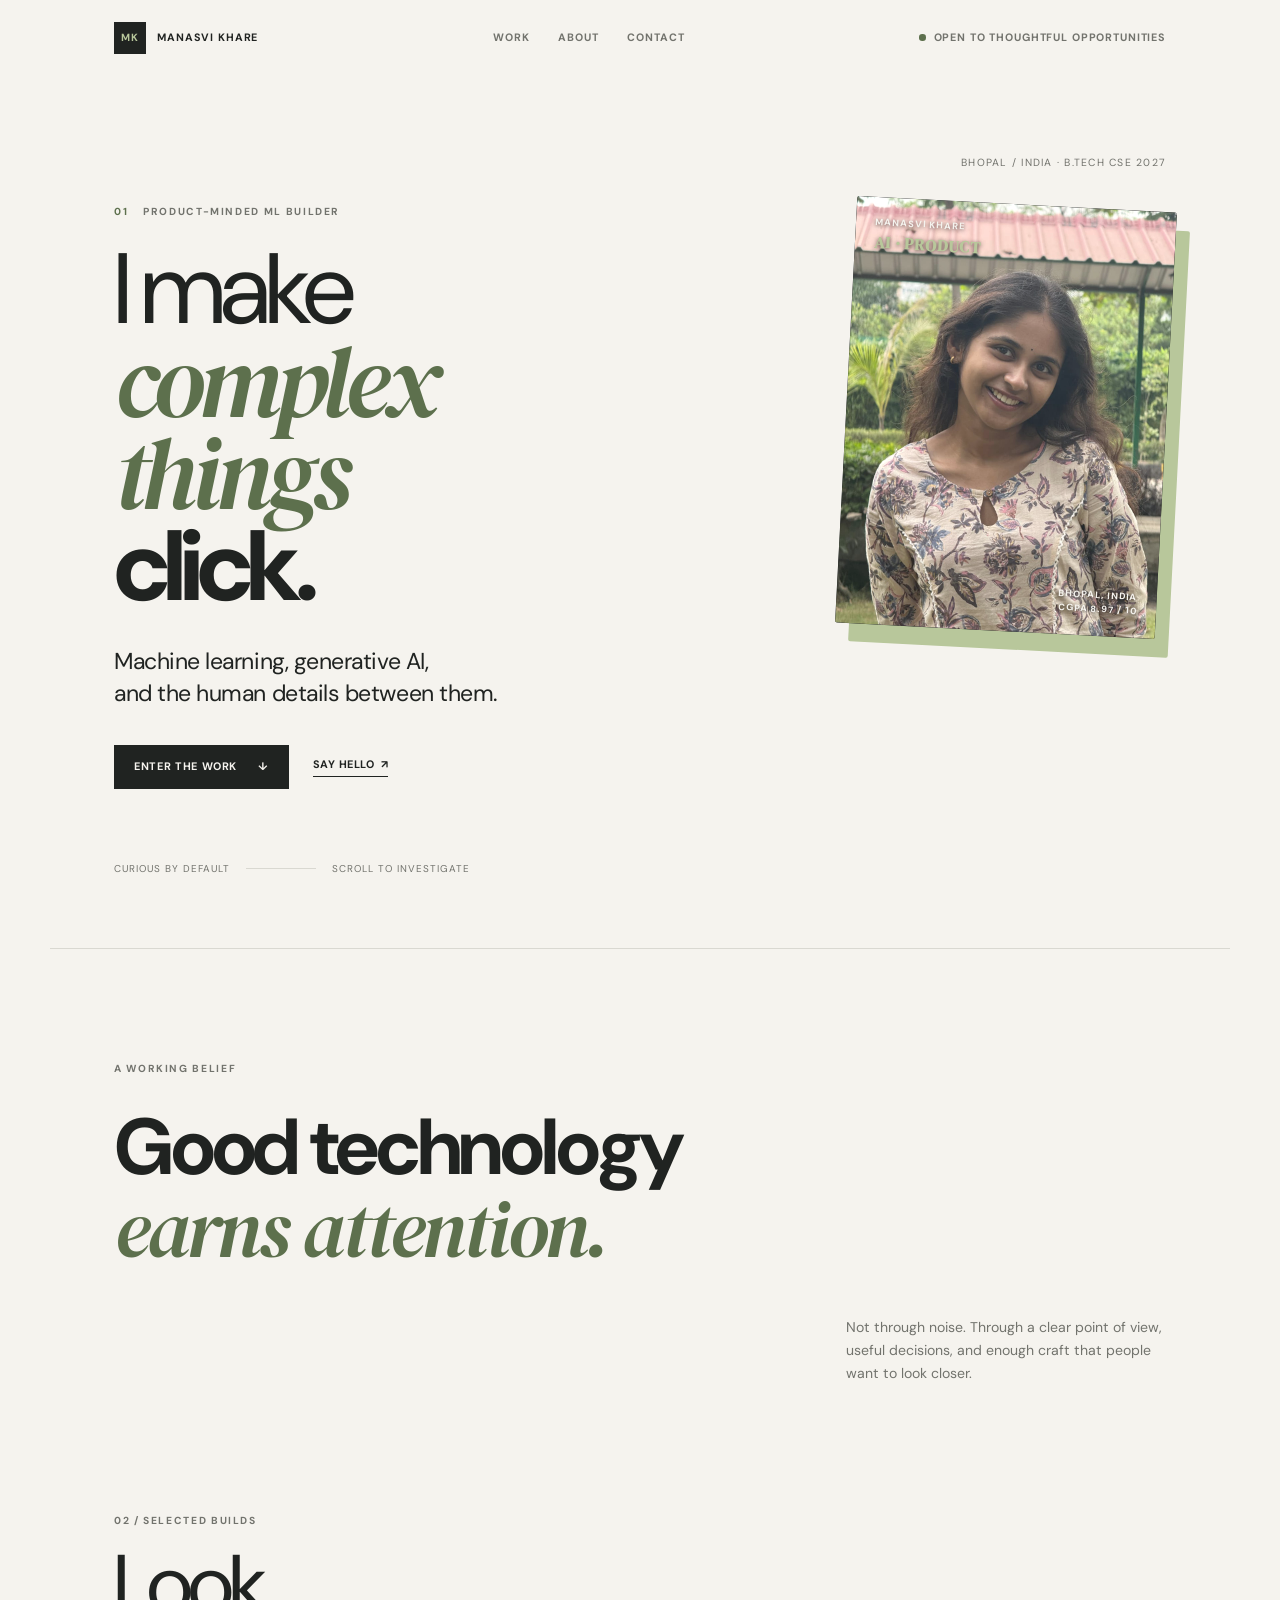
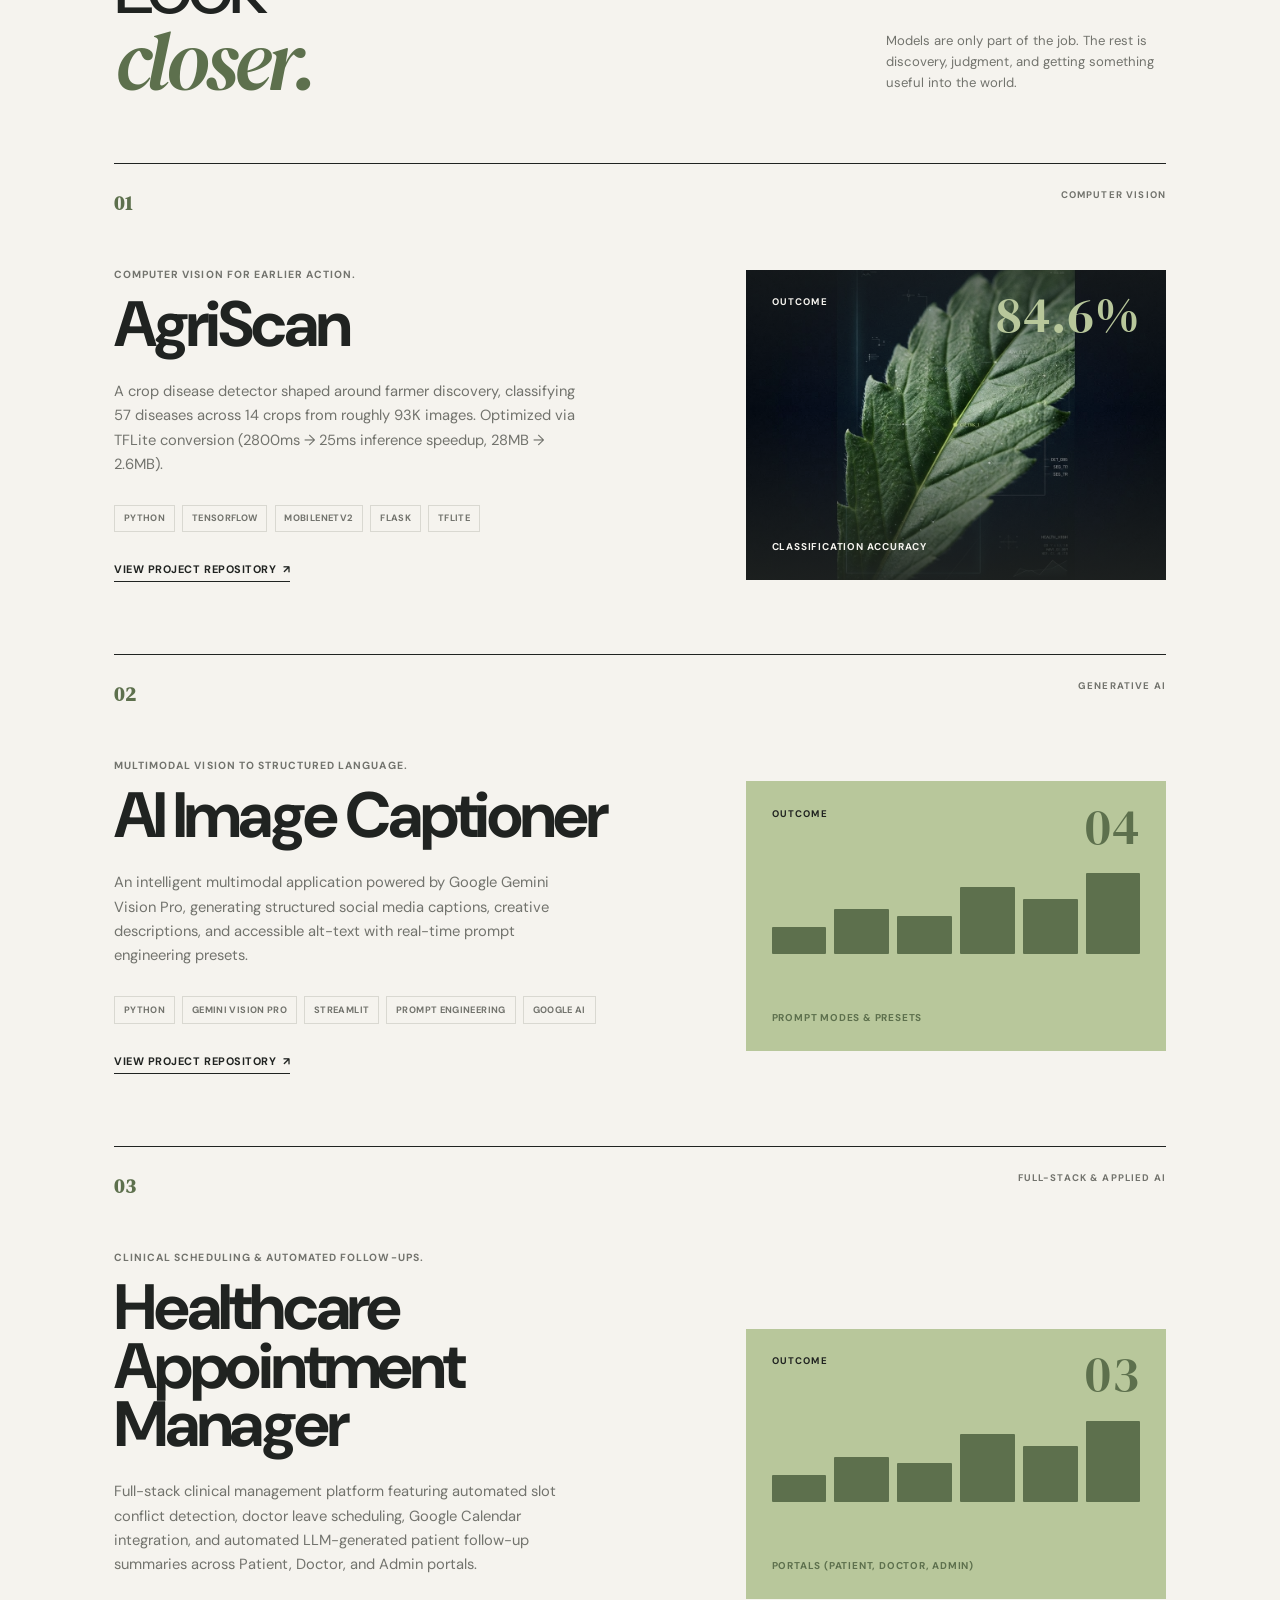
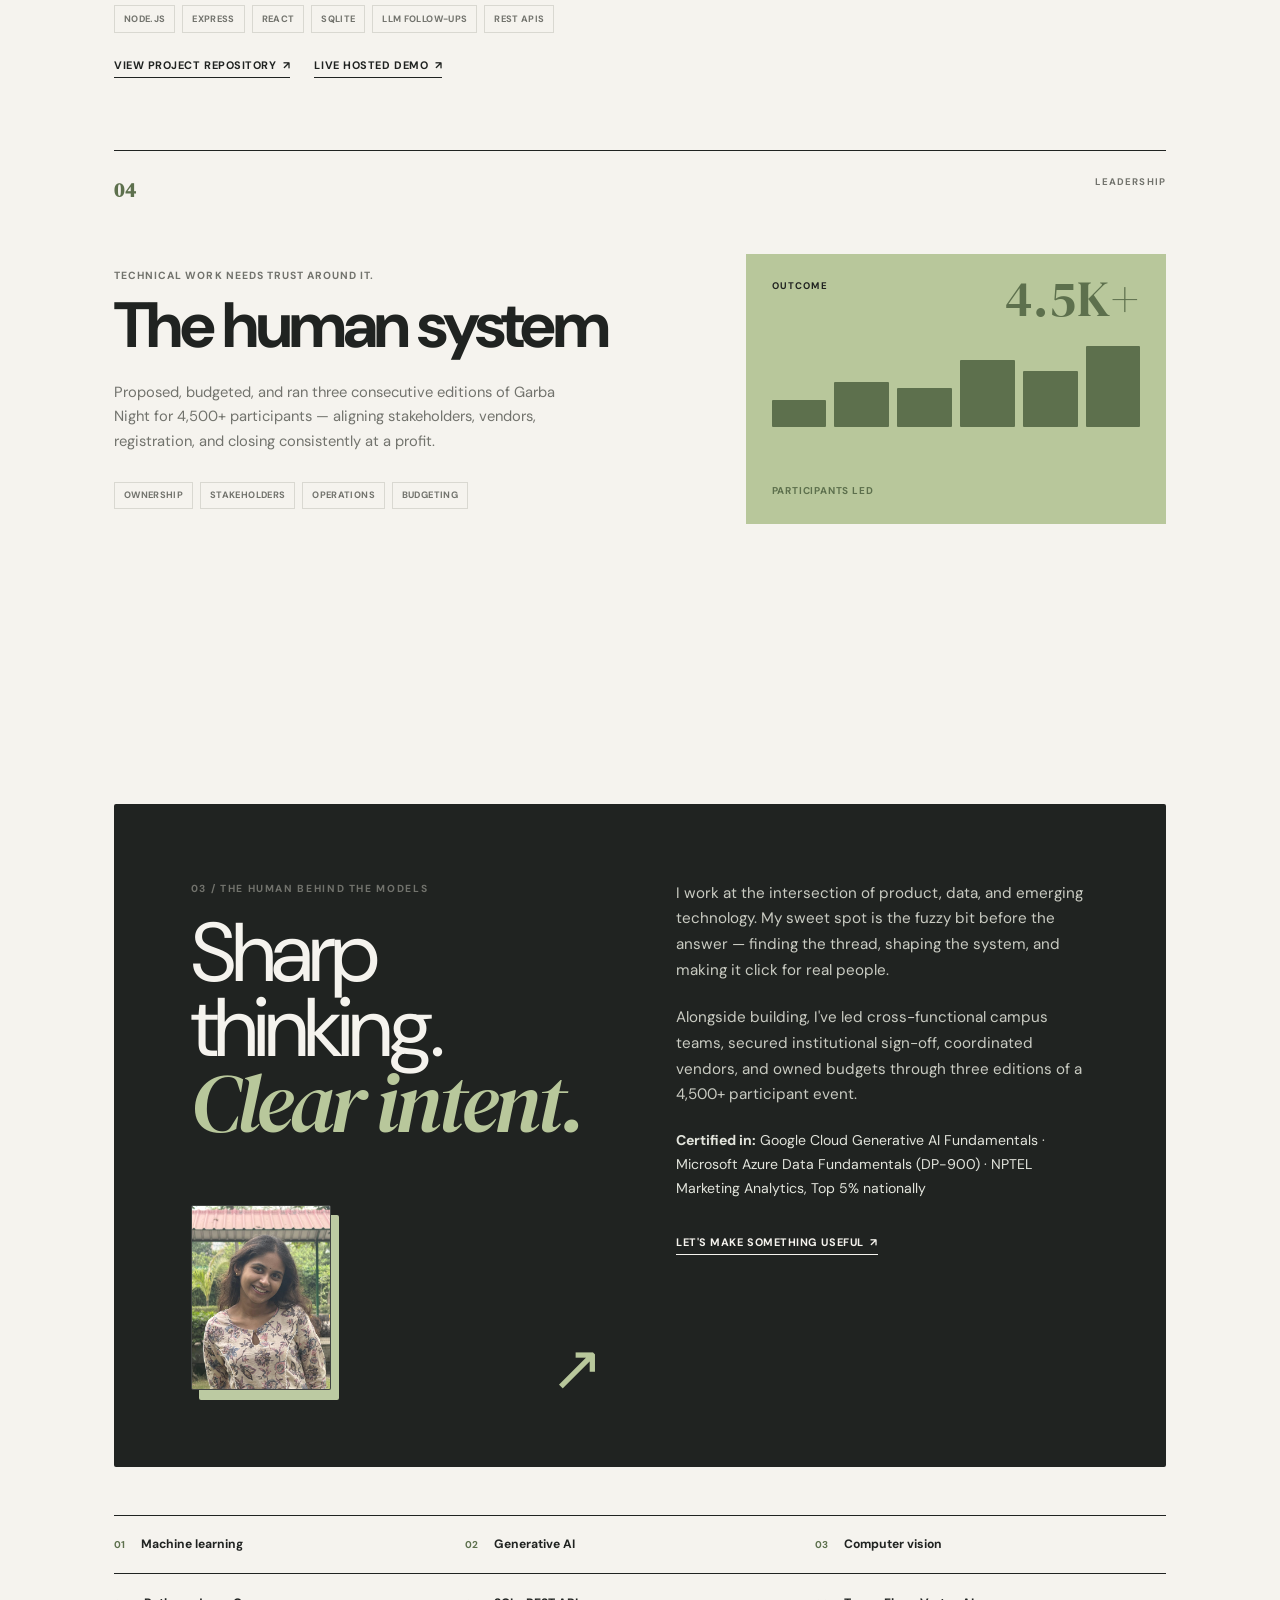
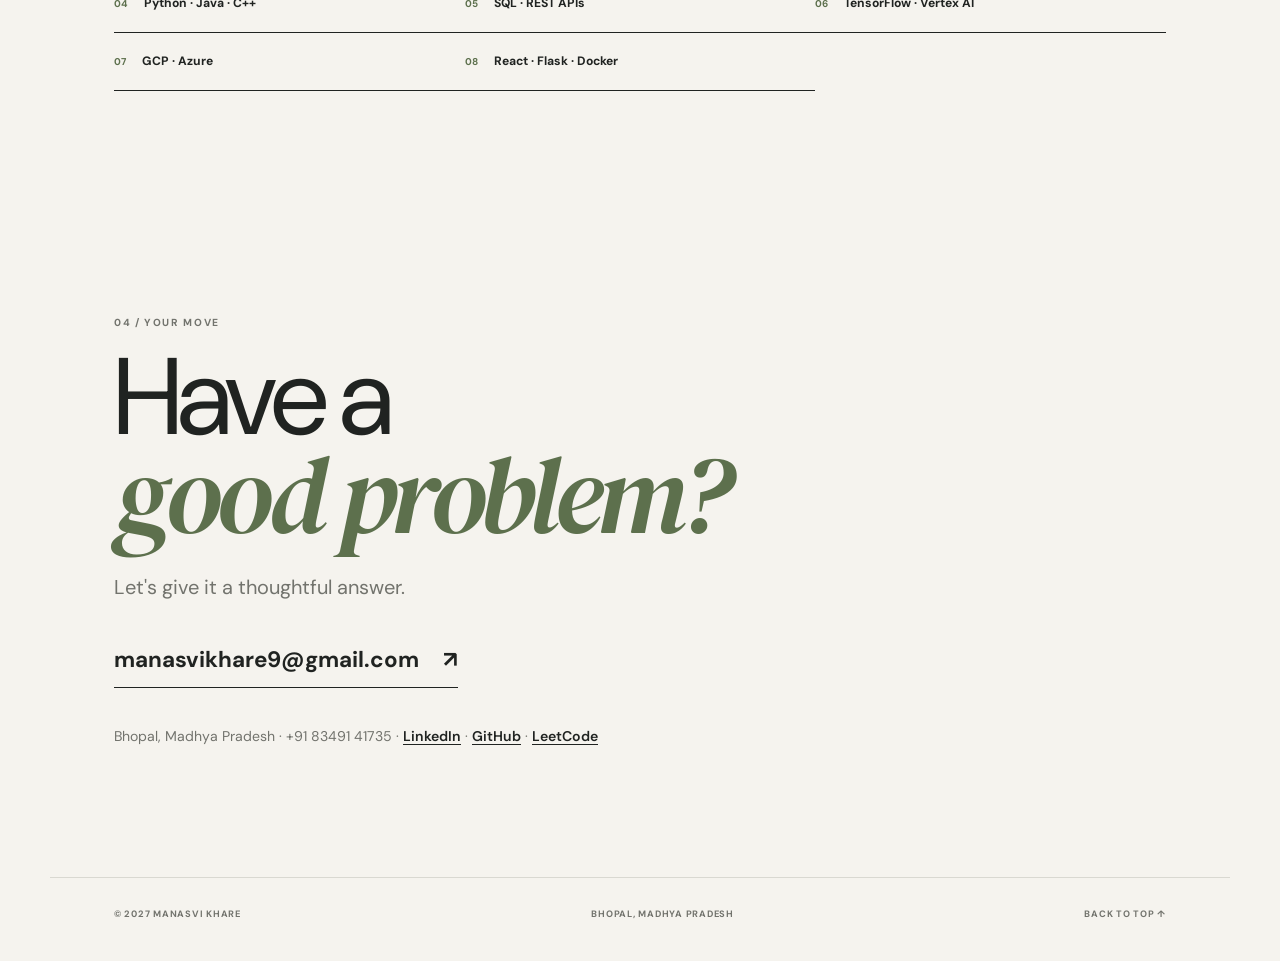
==== commit 170ceb4f: "Add ImageCaption and healthcare-appointment-manager projects to project section" ====
--- a/index.html
+++ b/index.html
@@ -912,7 +912,7 @@
         </div>
       </article>
 
-      <!-- Project 02: Caption / Generate -->
+      <!-- Project 02: ImageCaption -->
       <article class="project">
         <div class="project-meta">
           <span>02</span>
@@ -920,16 +920,68 @@
         </div>
         <div class="project-grid">
           <div>
-            <p class="project-kicker">Turning visual signals into language.</p>
-            <h3>Caption / Generate</h3>
+            <p class="project-kicker">Multimodal vision to structured language.</p>
+            <h3>AI Image Captioner</h3>
             <p class="project-body">
-              An image-captioning pipeline combining a vision encoder, language generation, prompt engineering, and scalable Vertex AI inference.
+              An intelligent multimodal application powered by Google Gemini Vision Pro, generating structured social media captions, creative descriptions, and accessible alt-text with real-time prompt engineering presets.
             </p>
             <div class="tags">
-              <span>Vertex AI</span>
-              <span>Prompting</span>
               <span>Python</span>
-              <span>GCP</span>
+              <span>Gemini Vision Pro</span>
+              <span>Streamlit</span>
+              <span>Prompt Engineering</span>
+              <span>Google AI</span>
+            </div>
+            <div style="margin-top: 1.5rem;">
+              <a class="text-link" href="https://github.com/manasvikhare19/ImageCaption" target="_blank" rel="noreferrer">
+                View Project Repository <span>↗</span>
+              </a>
+            </div>
+          </div>
+
+          <div class="signal">
+            <div class="signal-content">
+              <div class="signal-top">
+                <span>OUTCOME</span>
+                <strong>04</strong>
+              </div>
+              <div class="signal-bars">
+                <i></i><i></i><i></i><i></i><i></i><i></i>
+              </div>
+              <small class="signal-label">prompt modes &amp; presets</small>
+            </div>
+          </div>
+        </div>
+      </article>
+
+      <!-- Project 03: Healthcare Appointment Manager -->
+      <article class="project">
+        <div class="project-meta">
+          <span>03</span>
+          <span>FULL-STACK &amp; APPLIED AI</span>
+        </div>
+        <div class="project-grid">
+          <div>
+            <p class="project-kicker">Clinical scheduling &amp; automated follow-ups.</p>
+            <h3>Healthcare Appointment Manager</h3>
+            <p class="project-body">
+              Full-stack clinical management platform featuring automated slot conflict detection, doctor leave scheduling, Google Calendar integration, and automated LLM-generated patient follow-up summaries across Patient, Doctor, and Admin portals.
+            </p>
+            <div class="tags">
+              <span>Node.js</span>
+              <span>Express</span>
+              <span>React</span>
+              <span>SQLite</span>
+              <span>LLM Follow-ups</span>
+              <span>REST APIs</span>
+            </div>
+            <div style="margin-top: 1.5rem; display: flex; gap: 1.5rem; flex-wrap: wrap;">
+              <a class="text-link" href="https://github.com/manasvikhare19/healthcare-appointment-manager" target="_blank" rel="noreferrer">
+                View Project Repository <span>↗</span>
+              </a>
+              <a class="text-link" href="https://healthcare-appointment-manager-1-ig40.onrender.com" target="_blank" rel="noreferrer">
+                Live Hosted Demo <span>↗</span>
+              </a>
             </div>
           </div>
 
@@ -942,16 +994,16 @@
               <div class="signal-bars">
                 <i></i><i></i><i></i><i></i><i></i><i></i>
               </div>
-              <small class="signal-label">systems in the pipeline</small>
+              <small class="signal-label">portals (Patient, Doctor, Admin)</small>
             </div>
           </div>
         </div>
       </article>
 
-      <!-- Project 03: The human system -->
+      <!-- Project 04: The human system -->
       <article class="project">
         <div class="project-meta">
-          <span>03</span>
+          <span>04</span>
           <span>LEADERSHIP</span>
         </div>
         <div class="project-grid">
